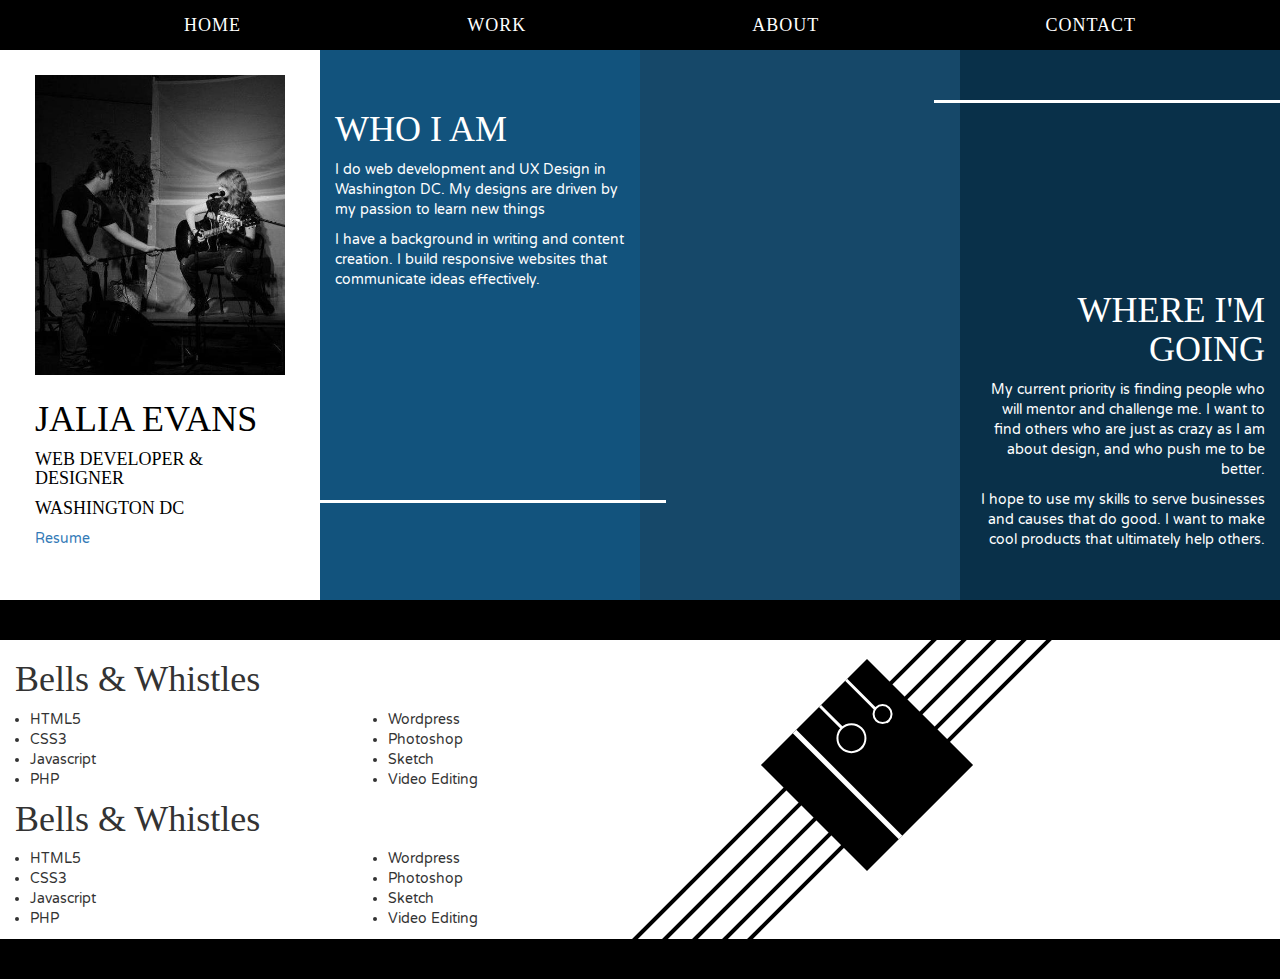
==== about.html @ 9c1a4a76 "created files for about contact and project display. working on the illustrations and structure of t" ====
<!doctype html>
<html lang="en">
  <head>
  	    <meta charset="utf-8">
    <meta http-equiv="X-UA-Compatible" content="IE=edge">
    <meta name="viewport" content="width=device-width, initial-scale=1">

    <title>About</title>

    <link href="bootstrap/css/bootstrap.min.css" rel="stylesheet">
    
    <link href="https://maxcdn.bootstrapcdn.com/font-awesome/4.7.0/css/font-awesome.min.css" rel="stylesheet"> <!-- font awesome -->

	<link href="style.css" rel="stylesheet">

<link href="https://fonts.googleapis.com/css?family=Varela+Round" rel="stylesheet">
	
  </head>
 
 
 <body> 
  <nav class="navbar" id="top">
	  <div class="container-fluid">
		  <div class="navbar-header hidden-sm hidden-md hidden-lg">
		  
			  <a class="navbar-brand" href="index.html">Iroh</a>
			  
			  <button type="button" class="navbar-toggle collapsed" data-toggle="collapse" data-target="#top-nav">
			  	<span class="sr-only">Toggle Navigation</span>
			  	<span class="glyphicon glyphicon-plus"></span>
			  </button>
		  
		  </div><!-- end navbar-header -->
		  
		  <div id="top-nav" class="navbar-collapse collapse">
			  <ul>
				  <li><a class="underlineAnim" href="index.html">Home</a></li>
				  <li><a class="underlineAnim" href="work.html">Work</a></li>
				  <li><a class="underlineAnim" href="about.html">About</a></li>
				  <li><a class="underlineAnim" href="contact.html">Contact</a></li>
			  </ul>
		  </div><!-- end of top-nav -->
	  </div><!-- end of container-fluid -->
  </nav><!-- end of navigation -->

<section id="about-top">
	<div class="about-line" id="left"></div>
		<div class="about-line" id="right"></div>
	<div class="row">
		
		<div class="col-sm-4 col-md-3" id="first">
			<div id="wrap"><div id="headshot"></div>
			
			<h1>Jalia Evans</h1>
			<h4>Web Developer & Designer</h4>
			<h4>Washington DC</h4>
			
			<a href="#">Resume</a></div>
		</div>
		
		<div class="col-sm-4 col-md-3" id="second">
			
			
			<h1>Who I Am</h1>
			<p>I do web development and UX Design in Washington DC. My designs are driven by my passion to learn new things</p>
			
			<p>I have a background in writing and content creation. I build responsive websites that communicate ideas effectively.</p>
		</div>
		
		<div class="col-md-3 hidden-sm" id="third"></div>
		
		<div class="col-sm-4 col-md-3" id="fourth">
		
			
			<div id="bottom"><h1>Where I'm Going</h1>
			<p>My current priority is finding people who will mentor and challenge me. I want to find others who are just as crazy as I am about design, and who push me to be better.</p>
			
			<p>I hope to use my skills to serve businesses and causes that do good. I want to make cool products that ultimately help others.</p></div>
		</div>
	</div><!-- row end -->
	
</section><!-- about-top end -->




<section id="about-bells">
	<div class="row">
		<div class="col-sm-7">
			<h1>Bells &amp; Whistles</h1>
			<ul class="col-sm-6">
				<li>HTML5</li>
				<li>CSS3</li>
				<li>Javascript</li>
				<li>PHP</li>
			</ul>
			
			<ul class="col-sm-6">
				<li>Wordpress</li>
				<li>Photoshop</li>
				<li>Sketch</li>
				<li>Video Editing</li>
			</ul>
			
			<h1>Bells &amp; Whistles</h1>
			<ul class="col-sm-6">
				<li>HTML5</li>
				<li>CSS3</li>
				<li>Javascript</li>
				<li>PHP</li>
			</ul>
			
			<ul class="col-sm-6">
				<li>Wordpress</li>
				<li>Photoshop</li>
				<li>Sketch</li>
				<li>Video Editing</li>
			</ul>
		</div>
		<div class="col-sm-5">
			<div id="bells-illustration">
				<div id="diag-box">
					<div id="box-bisect"></div>
					
					<div class="box-line" id="diag-1">
						<div class="smallCirc"></div>
					</div>
			
					<div class="box-line" id="diag-2">
						<div class="medCirc"></div>
					</div>
				</div><!-- diag-box -->
				
				<div id="diag-lines">
					<div class="diag-ln" id="line1"></div>
					<div class="diag-ln" id="line2"></div>
					<div class="diag-ln" id="line3"></div>
					<div class="diag-ln" id="line4"></div>
					<div class="diag-ln" id="line5"></div>
				</div><!-- diag-lines -->
			</div>
			
		</div>
	</div>	
</section><!-- about-bells end -->

<section id="q&a">
	
</section><!-- q&a end -->


<!--
<footer>
	<h3><a href="index.html">Iroh Design</a> &copy; 2018</h3>
</footer>
-->
<script src="https://ajax.googleapis.com/ajax/libs/jquery/3.3.1/jquery.min.js"></script>
    <!-- Include all compiled plugins (below), or include individual files as needed -->
    <script src="bootstrap/js/bootstrap.min.js"></script>
    
 
    <!-- IE10 viewport hack for Surface/desktop Windows 8 bug -->

<script src="https://ajax.googleapis.com/ajax/libs/jquery/3.3.1/jquery.min.js"></script>
<script src="main.js"></script>
</body>
</html>
---- style.css ----
/* COLORS 
BLUE SAPPHIRE : #12537D
DARK IMPERIAL BLUE : #164869
PRUSSIAN BLUE(1) : #0C3C5A
PRUSSIAN BLUE(2) : #093049
HARVARD CRIMSON : #D0021B
*/

/* GLOBAL */
html, body {
	height: 100%;
}

a:hover {
	cursor: pointer;
	text-decoration: none;
}

.row {
	width: 100%;
	margin: auto;
}

* { 
	font-family: Varela Round;
}

h1, h2, h3, h4, h5, h6 {
	font-family: Din Alternate;
}

img {
	max-width: 100%;
}

strong {
	color: yellow;
}

/* NAV */

nav span {
	color: white;
	font-size: 20px;
}

.navbar {
	background: black;
	z-index: 3;
	border-radius: 0px;
	margin-bottom: 0px;
}

.navbar a {
	color: white;
	text-shadow: 3px 3px 0px black ;
	font-family: Din Alternate;
	text-transform: uppercase;
	font-size: 18px;
	letter-spacing: 1px;
}

.underlineAnim {
	display: inline-block;
	color: white;
	text-decoration: none;
}

.underlineAnim::after {
	content: '';
	display: block;
	width: 0;
	height: 2px;
	background: white;
	transition: width .3s;
}

.underlineAnim:hover::after {
	width: 100%;
}

#top-nav ul {
	display: flex;
	width: 100%;
	list-style: none;
	position: relative;
	top: 12px;
	justify-content: space-around;
}

#top-nav ul li {
	border-bottom: solid 1px transparent;
	padding: 0px 5px;
}

/* PROJECT GLOBAL */

.proj-header-img {
	height: 80%;
	background: black;
	display: table;
	width: 100%;
}

.logo {
	display: table-cell;
	vertical-align: middle;
}

#links {
	background: black;
}

.links-block {
	padding: 10px;
	max-width: 900px;
}

.link-box a {
	background: black;
	color: white;
	display: flex;
	justify-content: space-around;
	font-family: Varela Round;
	letter-spacing: 1px;
	font-size: 14px;
	transition: 1s ease;
}

.link-box a:hover {
	background: #666;
	transition: 1s ease;
}

.drop-content {
	padding: 5px 0px;
	display: none;
	background: white;
	border-bottom: solid 1px black;
}

.drop-content ul {
	text-align: center;
	list-style: none;
	padding: 15px 5% 0px 5%;
	display: flex;
	max-width: 900px;
	margin: auto;
	justify-content: space-around;
}

.drop-content ul li {
	padding: 10px;
	display: inline-block;
	font-family: Varela Round;
	text-transform: uppercase;
}

.drop-content a {
	color: #333;
}

.drop-content a:hover {
	border-bottom: solid 3px #931c1c;
	color: #931c1c;
}

#cont-chall {
	margin-top: -10px;
	text-align: center;
}

#cont-chall .container,
#design .container,
#dev .container,
#results .container {
	max-width: 850px;
	font-size: 16px;
	letter-spacing: 0.5px;
}

#context {
	margin-bottom: 60px;
	padding: 60px 0px;
	margin-bottom: 0px;
}

#context strong {
	color: #D0021B;
}

#challenge {
	background: #222;
	color: white;
	padding: 60px 0px;
	margin-bottom: 0px;
}

#challenge a {
	color: yellow;
	text-decoration: underline;
}

.topic {
	margin: 50px auto;
}

#design h1,
#dev h1,
#results h1 {
	margin-top: 80px;
	margin-bottom: -40px;
	text-align: center;
}

#design .container,
#dev .container,
#results .container{
	padding: 50px 20px;
}

#design p,
#dev p {
	margin: 25px auto;
}

#design .container,
#dev .container,
#results .container,
#branding {
	margin: auto;
	font-size: 16px;
}

.head-box {
	background: black;
	color: white;
	display: inline-block;
	padding: 5px 10px;
	font-family: Din Alternate;
	text-transform: uppercase;
	letter-spacing: 1.5px;
	font-size: 40px;
}

.head-line {
	background: black;
	position: relative;
	top: 13px;
	height: 3px;
	z-index: -1;
}

#cont-chall h1 {
	font-family: Din Alternate;
	text-transform: uppercase;
	font-size: 40px;
	margin-bottom: 0px;
	letter-spacing: 1.5px;
}

#challenge h3 {
	font-family: Varela Round;
	font-size: 26px;
	margin: 35px auto;
}

#cont-chall p {
	margin: 30px auto;
}

#challenge strong {
	color: yellow;
}

#roadblock {
	background: #12537D;
	color: white;
	padding: 10px auto;
}

#roadblock h2 {
	text-transform: uppercase;
	letter-spacing: 4px;
	margin-bottom: 50px;
	font-size: 45px;
	text-align: center;
	text-shadow: 5px 3px 0px #6282a1;
}

#roadblock h3 {
	font-family: Varela Round;
	font-size: 14px;
	letter-spacing: 1px;
	color: #ccc;
	margin-bottom: 40px;
}

#roadblock .container {
	line-height: 25px;
	max-width: 750px;
	text-align: center;
}

#roadblock img {
	margin: 30px auto 0px;
}

#roadblock p {
	margin: 20px auto;
}

#buttonBox {
	padding: 20px 0px;
	display: flex;
	width: 100%;
	justify-content: space-around;	
}

#results .container {
	margin-top: 30px;
}

#results p {
	font-size: 16px;
	line-height: 25px;
}

#results .scroll {
	display: block;
	color: #999;
	text-align: center;
	margin-top: 45px;
}

.liveButton {
	padding: 10px 100px;
	background: black;
	border: double 3px white;
	border-radius: 10px;
	color: white;
}

.liveButton:hover {
	background: #D0021B;
}

.liveButton:active {
	background: #890918;
	position: relative;
	top: 2px;
}

#seeMore {
	background: black;
	width: 100%;
	height: 80px;
}

#seeMore .container {
	display: flex;
	justify-content: space-around;	
}

#seeMore .container a {
	color: white;
	border: solid 1px white;
	padding: 10px 40px;
	text-transform: uppercase;
	font-family: Din Alternate;
	font-size: 25px;
	margin-top: 25px;
}

#seeMore .container a:hover {
	background: white;
	color: black;
}

/* FOOTER STYLES */

footer {
	background: black;
	text-align: center;
	color: white;
	padding: 2.5px;
	font-family: Din Alternate;
}

footer h3 a {
	color: white;
	font-family: Din Alternate;
	text-transform: uppercase;
	font-size: 20px;
}

/* Sketch Sections */

#sketchCarousel {
	background: #12537D;
	height: 800px;
	width: 100%;
}

#sketchCarousel h3 {
	color: white;
	margin: 0px;
	text-align: center;
	padding-top: 50px;
	margin-bottom: -50px;
	font-family: Varela Round;
	font-size: 32px;
	letter-spacing: 1px;
}

.carousel-control {
	background: none !important;
	color: white;
	opacity: 1;
}

.carousel-control:hover {
	color: yellow;
}

.carousel-indicators li {
	margin: auto 25px !important;
	padding: 8px;
}

.carousel-indicators .active {
	background: white !important;
	opacity: 1 !important;
	border-color: white !important;
	filter: none;
}

.item {
	padding: 100px 0px;
}

#sketchCarousel img {
	width: 300px;
}

.sketch-box {
	display: block;
	margin: auto;
	text-align: center;
}

.phone-back {
	padding: 12px;
	background: white;
	display: inline-block;
	border-radius: 10px;
}

.sketchComment {
	width: 250px;
	color: white;
	position: relative;
}

.sketchComment h4 {
	font-family: Varela Round;
	font-size: 25px;
	color: yellow;
	width: 250px;
}

#sketchContainer {
	max-width: 1100px;
	margin: auto;
}

.sketchLine {
	border: dashed 1.5px white;
	display: inline-block;
	position: relative;
	width: 18%;
	z-index: 2;
}
 
/* RPC CUSTOM STYLES */
#rpc-head {
	background: url('img/waves.jpeg');
	background-size: cover;
	background-attachment: fixed;
}

#rpc-logo-back {
	background: black;
	border-radius: 100%;
	border: double 8px white;
	width: 40%;
	min-width: 280px;
	max-width: 320px;
	padding: 9px;
	display: block;
	margin: auto;
}

#rpc-logo-back img {
	margin: auto;
	border-radius: 100%;
}

#branding {
	background: black;
	color: white;;
}

#branding .container {
	max-width: 1150px; 
	margin: auto;
	padding: 10px;
}

#branding .col-md-6 {
	display: table;
	height: 500px;
}

#branding img {
	margin: auto;
	display: table-cell;
	position: relative;
	top: 40px;
}

.branding-text {
	vertical-align: middle;
	display: table-cell;
	text-align: left;
}

#rpc-contrast {
	position: relative;
	top: -360px;
}

#contrastLine {
	top: -328px;
	left: 24%;
}

#rpc-collapsed {
	position: relative;
	top: -700px;
	left: 78%;
	text-align: right;
}

#collapsedLine {
	top: -673px;
	left: 63%;
}

#rpc-solidBack {
	top: -480px;
	left: 78%;
	text-align: right;
}

#solidLine {
	top: -450px;
	left: 61%;
}

#clearLine {
	top: -500px;
	left: 24%;
}

#rpc-clear {
	top: -530px;
}

#tabLine {
	top: -615px;
	left: 63%;
}

#rpc-tab {
	top: -645px;
	left: 80%;
	text-align: right;
}

#handwriteLine {
	top: -520px;
	left: 24%;
}

#rpc-handwrite {
	top: -550px;
}

#addressLine{
	top: -400px;
	left: 22%;
}

#rpc-address{
	top: -432px;
}

#socLine{
	top: -462px;
	left: 61%;
}

#rpc-soc{
	left: 80%;
	top: -492px;
}

#mapLine{
	top: -480px;
	left: 22%;
}

#rpc-map{
	top: -510px;
}

/* ABOUT PAGE */

#about-top, #about-bells {
	border-bottom: solid 40px black;
}

#headshot {
	background: url('img/retro-jalia.jpg');
	background-size: cover;
	height: 300px;
	margin: 25px auto;
	max-width: 250px;
}

#wrap {
	max-width: 250px;
	margin: auto;
}

#about-top .row .col-md-3 {
	height: 550px;
	color: white;
}

#about-top h1, h2, h3, h4, h5, h6 {
	text-transform: uppercase;
	font-family: Din Alternate;
}

#first {
	background: white;
	color: black !important;
}

#second {
	background: #12537D;
	padding-top: 40px;
}

#third {
	background: #164869;
}

#fourth {
	background: #093049;
	text-align: right;
	display: table;
}

#fourth #bottom {
	display: table-cell;
	vertical-align: bottom;
	padding-bottom: 40px;
}

.about-line {
	height: 3px;
	position: absolute;
	background: white;
	width: 27%;
	z-index: 3;
}

#about-top #left {
	top: 500px;
	left: 25%;
}

#about-top #right {
	right: 0px;
	top: 100px;
}


/* bells illustration */

#diag-box {
	height: 150px;
	width: 150px;
	position: relative;
	top: 50px;
	left: 30px;
	transform: rotate(45deg);
	background: black;
}

#box-bisect {
	height: 5px;
	background: white;
	position: relative;
	top: 100px;
}

.box-line {
	height: 3px;
	width: 60px;
	background: white;
	position: relative;
}

.smallCirc {
	height: 30px;
	width: 30px;
	border-radius: 100%;
	border: solid 2px white;
	position: absolute;
	right: 0px;
	top: -13px;
	background: black;
}

.medCirc {
	height: 20px;
	width: 20px;
	border-radius: 100%;
	border: solid 2px white;
	position: absolute;
	right: 0px;
	background: black;
	top: -10px;
}

#diag-1 {
	top: 60px;
}

#diag-2 {
	top: 20px;
}

.diag-ln {
	height: 4px;
	width: 520px;
	transform-origin: left;
	background: black;
	transform: rotate(-45deg);
	position: absolute;
	top: 300px;
	left: 0px;
	z-index: -2;
}

#line1 {
	left: -115px;
}

#line2 {
	left: -85px;
}

#line3 {
	left: -55px;
}

#line4 {
	left: -25px;
}

#line5 {
	left: 0px;
}

/* MEDIA QUERIES */
@media only screen and (max-width: 1024px) {


#rpc-contrast,
#rpc-collapsed,
#rpc-solidBack, 
#rpc-clear,
#rpc-handwrite,
#rpc-address,
#rpc-soc,
#rpc-map,
#rpc-tab {
	position: relative;
	top: 0px;
	left: 0px;
	width: 55%;
	min-width: 200px;
	text-align: left;
	margin: 50px auto 0px;
}

.sketchComment h4 {
	font-size: 20px;
	margin-bottom: -10px;
}

#sketchCarousel {
	height: auto;
}

#sketchCarousel img {
	width: 100%;
}

.phone-back {
	width: 35%;
	min-width: 250px;
}

#branding {
	padding: 10px 10px 40px;
}

#branding .col-md-6 {
	display: table;
	height: 300px;
}

#branding img {
	border: solid 3px white;
	border-radius: 100%;
	display: block;
	max-width: 350px;
	margin-bottom: 20px;
}

.logo {
	width: 65%;
}

#design .container,
#dev .container,
#results .container,
#branding,
#cont-chall .container ,
#results .container p {
	margin: auto;
	font-size: 16px;
	line-height: 27px;
}

#results .container p {
	margin-top: 35px;
}

#cont-chall h3 {
	font-size: 24px;
}

.drop-content ul {
	flex-direction: column;
}

#seeMore .container {
	flex-direction: column;
	text-align: center;
}

#seeMore {
	height: auto;
}

}




@media only screen and (max-width: 767px) {
.navbar {
	font-size: 30px;
}

.navbar button:hover {
	transition: 2s ease;
}

.navbar button:active {
	transform: rotate(360deg);
	transition: 2s ease;
}

.navbar-brand {
	text-decoration: underline;
	font-size: 40px !important;
	position: relative;
	top: 13px;
}

#top-nav {
	background: black;
	position: absolute;
	right: 0px;
}
	
#top-nav ul {
	flex-direction: column;
	padding: none;
	margin: none;
	text-align: right;
	padding-right: 20px;
	padding-bottom: 20px;
}


.proj-header-img {
	height: 95%;
}

#branding img {
	max-width: 260px;
	margin-bottom: 80px;
}
	
}
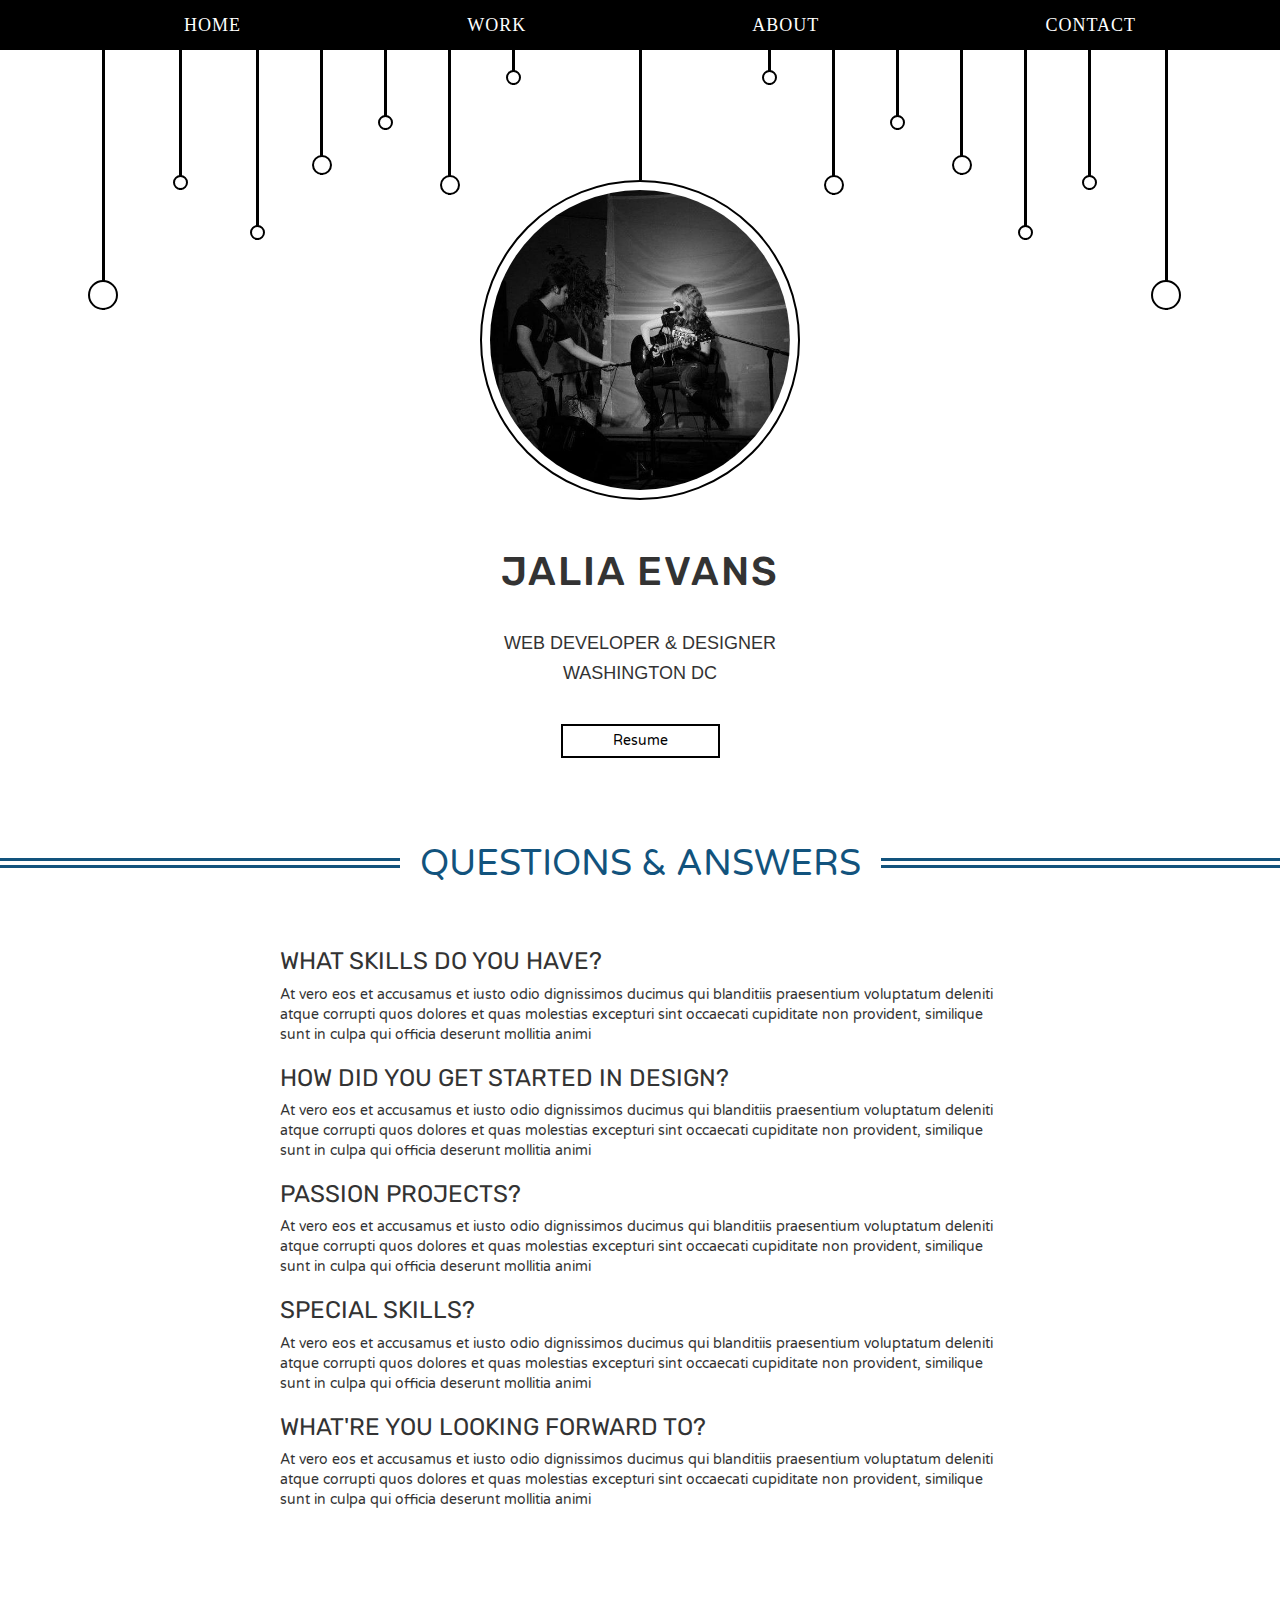
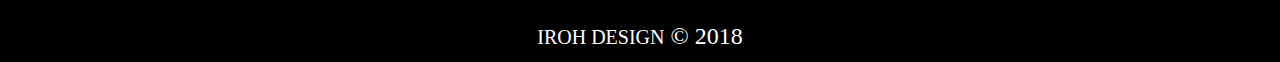
==== commit a1dcc261: "worked on about page and structure. fixed issue in the javascript that was preventing the case study" ====
--- a/about.html
+++ b/about.html
@@ -14,6 +14,8 @@
 	<link href="style.css" rel="stylesheet">
 
 <link href="https://fonts.googleapis.com/css?family=Varela+Round" rel="stylesheet">
+
+<link href="https://fonts.googleapis.com/css?family=Rubik" rel="stylesheet">
 	
   </head>
  
@@ -43,117 +45,101 @@
 	  </div><!-- end of container-fluid -->
   </nav><!-- end of navigation -->
 
-<section id="about-top">
-	<div class="about-line" id="left"></div>
-		<div class="about-line" id="right"></div>
-	<div class="row">
+<section id="about-photo">
+	<div id="vertical-line"></div><!-- vertical-line -->
 		
-		<div class="col-sm-4 col-md-3" id="first">
-			<div id="wrap"><div id="headshot"></div>
+		<div id="outer-circ">
+			<div id="photo-circ"></div><!-- photo-circ end -->
+		</div><!-- outer-circ end -->
+		
+		<div id="drop-circles">
+			<div id="left">
+				<div id="drop-line-1" class="drop-line">
+					<div class="drop-lg"></div>
+				</div>
+				<div id="drop-line-2" class="drop-line">
+					<div class="drop-sm"></div>
+				</div>
+				<div id="drop-line-3" class="drop-line">
+					<div class="drop-sm"></div>
+				</div>
+				<div id="drop-line-4" class="drop-line">
+					<div class="drop-md"></div>
+				</div>
+				<div id="drop-line-5" class="drop-line">
+					<div class="drop-sm"></div>
+				</div>
+				<div id="drop-line-left-1" class="drop-line hidden-sm">
+					<div class="drop-md"></div>
+				</div>
+				<div id="drop-line-left" class="drop-line hidden-sm">
+					<div class="drop-sm"></div>
+				</div>
+			</div><!-- left end -->
 			
-			<h1>Jalia Evans</h1>
-			<h4>Web Developer & Designer</h4>
+			<div id="right">
+				<div id="drop-line-right-1" class="drop-line hidden-sm">
+					<div class="drop-md"></div>
+				</div>
+				<div id="drop-line-right" class="drop-line hidden-sm">
+					<div class="drop-sm"></div>
+				</div>
+				<div id="drop-line-6" class="drop-line">
+					<div class="drop-sm"></div>
+				</div>
+				<div id="drop-line-7" class="drop-line">
+					<div class="drop-md"></div>
+				</div>
+				<div id="drop-line-8" class="drop-line">
+					<div class="drop-sm"></div>
+				</div>
+				<div id="drop-line-9" class="drop-line">
+					<div class="drop-sm"></div>
+				</div>
+				<div id="drop-line-0" class="drop-line">
+					<div class="drop-lg"></div>
+				</div>
+			</div><!-- right end -->
+		</div><!-- drop-circles end -->
+		
+			<h2>Jalia Evans</h2>
+			<h4>Web Developer &amp; Designer</h4>
 			<h4>Washington DC</h4>
 			
-			<a href="#">Resume</a></div>
-		</div>
-		
-		<div class="col-sm-4 col-md-3" id="second">
-			
-			
-			<h1>Who I Am</h1>
-			<p>I do web development and UX Design in Washington DC. My designs are driven by my passion to learn new things</p>
-			
-			<p>I have a background in writing and content creation. I build responsive websites that communicate ideas effectively.</p>
-		</div>
-		
-		<div class="col-md-3 hidden-sm" id="third"></div>
-		
-		<div class="col-sm-4 col-md-3" id="fourth">
-		
-			
-			<div id="bottom"><h1>Where I'm Going</h1>
-			<p>My current priority is finding people who will mentor and challenge me. I want to find others who are just as crazy as I am about design, and who push me to be better.</p>
-			
-			<p>I hope to use my skills to serve businesses and causes that do good. I want to make cool products that ultimately help others.</p></div>
-		</div>
-	</div><!-- row end -->
+			<a href="#">Resume</a>
+
 	
-</section><!-- about-top end -->
+</section><!-- about-photo end -->
 
 
-
-
-<section id="about-bells">
-	<div class="row">
-		<div class="col-sm-7">
-			<h1>Bells &amp; Whistles</h1>
-			<ul class="col-sm-6">
-				<li>HTML5</li>
-				<li>CSS3</li>
-				<li>Javascript</li>
-				<li>PHP</li>
-			</ul>
-			
-			<ul class="col-sm-6">
-				<li>Wordpress</li>
-				<li>Photoshop</li>
-				<li>Sketch</li>
-				<li>Video Editing</li>
-			</ul>
-			
-			<h1>Bells &amp; Whistles</h1>
-			<ul class="col-sm-6">
-				<li>HTML5</li>
-				<li>CSS3</li>
-				<li>Javascript</li>
-				<li>PHP</li>
-			</ul>
-			
-			<ul class="col-sm-6">
-				<li>Wordpress</li>
-				<li>Photoshop</li>
-				<li>Sketch</li>
-				<li>Video Editing</li>
-			</ul>
-		</div>
-		<div class="col-sm-5">
-			<div id="bells-illustration">
-				<div id="diag-box">
-					<div id="box-bisect"></div>
-					
-					<div class="box-line" id="diag-1">
-						<div class="smallCirc"></div>
-					</div>
-			
-					<div class="box-line" id="diag-2">
-						<div class="medCirc"></div>
-					</div>
-				</div><!-- diag-box -->
-				
-				<div id="diag-lines">
-					<div class="diag-ln" id="line1"></div>
-					<div class="diag-ln" id="line2"></div>
-					<div class="diag-ln" id="line3"></div>
-					<div class="diag-ln" id="line4"></div>
-					<div class="diag-ln" id="line5"></div>
-				</div><!-- diag-lines -->
-			</div>
-			
-		</div>
-	</div>	
-</section><!-- about-bells end -->
-
-<section id="q&a">
+<section id="q-and-a">
+	<h1><div id="headerbox">Questions &amp; Answers</div></h1>
+	
+	<div id="questions-answers">
+		<h3>What skills do you have?</h3>
+	<p>At vero eos et accusamus et iusto odio dignissimos ducimus qui blanditiis praesentium voluptatum deleniti atque corrupti quos dolores et quas molestias excepturi sint occaecati cupiditate non provident, similique sunt in culpa qui officia deserunt mollitia animi</p>
+	
+	<h3>How did you get started in design?</h3>
+	<p>At vero eos et accusamus et iusto odio dignissimos ducimus qui blanditiis praesentium voluptatum deleniti atque corrupti quos dolores et quas molestias excepturi sint occaecati cupiditate non provident, similique sunt in culpa qui officia deserunt mollitia animi</p>
+	
+	<h3>Passion Projects?</h3>
+	<p>At vero eos et accusamus et iusto odio dignissimos ducimus qui blanditiis praesentium voluptatum deleniti atque corrupti quos dolores et quas molestias excepturi sint occaecati cupiditate non provident, similique sunt in culpa qui officia deserunt mollitia animi</p>
+	
+	<h3>Special Skills?</h3>
+	<p>At vero eos et accusamus et iusto odio dignissimos ducimus qui blanditiis praesentium voluptatum deleniti atque corrupti quos dolores et quas molestias excepturi sint occaecati cupiditate non provident, similique sunt in culpa qui officia deserunt mollitia animi</p>
+	
+	<h3>What're You Looking Forward To?</h3>
+	<p>At vero eos et accusamus et iusto odio dignissimos ducimus qui blanditiis praesentium voluptatum deleniti atque corrupti quos dolores et quas molestias excepturi sint occaecati cupiditate non provident, similique sunt in culpa qui officia deserunt mollitia animi</p>
+	</div>
 	
 </section><!-- q&a end -->
 
 
-<!--
+
 <footer>
 	<h3><a href="index.html">Iroh Design</a> &copy; 2018</h3>
 </footer>
--->
+
 <script src="https://ajax.googleapis.com/ajax/libs/jquery/3.3.1/jquery.min.js"></script>
     <!-- Include all compiled plugins (below), or include individual files as needed -->
     <script src="bootstrap/js/bootstrap.min.js"></script>
--- a/style.css
+++ b/style.css
@@ -625,166 +625,222 @@
 	top: -510px;
 }
 
-/* ABOUT PAGE */
-
-#about-top, #about-bells {
-	border-bottom: solid 40px black;
-}
-
-#headshot {
+/* ABOUT PAGE-TOP */
+
+#photo-circ {
+	height: 300px;
+	width: 300px;
 	background: url('img/retro-jalia.jpg');
 	background-size: cover;
-	height: 300px;
-	margin: 25px auto;
-	max-width: 250px;
-}
-
-#wrap {
-	max-width: 250px;
-	margin: auto;
-}
-
-#about-top .row .col-md-3 {
-	height: 550px;
-	color: white;
-}
-
-#about-top h1, h2, h3, h4, h5, h6 {
-	text-transform: uppercase;
-	font-family: Din Alternate;
-}
-
-#first {
-	background: white;
-	color: black !important;
-}
-
-#second {
-	background: #12537D;
-	padding-top: 40px;
-}
-
-#third {
-	background: #164869;
-}
-
-#fourth {
-	background: #093049;
-	text-align: right;
-	display: table;
-}
-
-#fourth #bottom {
-	display: table-cell;
-	vertical-align: bottom;
-	padding-bottom: 40px;
-}
-
-.about-line {
-	height: 3px;
+	border-radius: 100%;
+}
+
+#outer-circ {
+	padding: 8px;
+	border: solid 2px black;
+	display: block;
+	width: 320px;
+	border-radius: 100%;
+	margin: auto;
+}
+
+#vertical-line {
+	width: 3px;
+	height: 130px;
+	background: black;
+	position: relative;
+	display: block;
+	margin: auto;
+}
+
+#drop-circles {
 	position: absolute;
-	background: white;
-	width: 27%;
-	z-index: 3;
-}
-
-#about-top #left {
-	top: 500px;
-	left: 25%;
-}
-
-#about-top #right {
-	right: 0px;
-	top: 100px;
-}
-
-
-/* bells illustration */
-
-#diag-box {
-	height: 150px;
-	width: 150px;
-	position: relative;
+	width: 100%;
+	height: 350px;
 	top: 50px;
-	left: 30px;
-	transform: rotate(45deg);
-	background: black;
-}
-
-#box-bisect {
-	height: 5px;
-	background: white;
-	position: relative;
-	top: 100px;
-}
-
-.box-line {
-	height: 3px;
-	width: 60px;
-	background: white;
-	position: relative;
-}
-
-.smallCirc {
+}
+
+.drop-line {
+	position: absolute;
+	width: 3px;
+	background: black;
+}
+
+#drop-line-1 {
+	height: 260px;
+	left: 8%;
+}
+
+.drop-lg {
 	height: 30px;
 	width: 30px;
+	border: solid 2px black;
+	position: absolute;
+	bottom: 0px;
+	left: -14px;
+	background: white;
 	border-radius: 100%;
-	border: solid 2px white;
+}
+
+#drop-line-2 {
+	height: 140px;
+	left: 14%;
+}
+
+.drop-sm {
+	height: 15px;
+	width: 15px;
+	border: solid 2px black;
 	position: absolute;
-	right: 0px;
-	top: -13px;
-	background: black;
-}
-
-.medCirc {
+	bottom: 0px;
+	left: -6px;
+	border-radius: 100%;
+	background: white;
+}
+
+#drop-line-3 {
+	height: 190px;
+	left: 20%;
+}
+
+#drop-line-4 {
+	height: 125px;
+	left: 25%;
+}
+
+.drop-md {
 	height: 20px;
 	width: 20px;
+	border: solid 2px black;
+	position: absolute;
+	bottom: 0px;
+	background: white;
+	left: -8px;
 	border-radius: 100%;
-	border: solid 2px white;
+}
+
+#drop-line-5 {
+	height: 80px;
+	left: 30%;
+}
+
+
+#drop-line-6 {
+	height: 80px;
+	left: 70%;
+}
+
+
+#drop-line-7 {
+	height: 125px;
+	left: 75%;
+}
+
+#drop-line-8 {
+	height: 190px;
+	left: 80%;
+}
+
+#drop-line-9 {
+	height: 140px;
+	left: 85%;
+}
+
+#drop-line-0 {
+	height: 260px;
+	left: 91%;
+}
+
+#drop-line-left-1, #drop-line-right-1 {
+	height: 145px;
 	position: absolute;
-	right: 0px;
-	background: black;
-	top: -10px;
-}
-
-#diag-1 {
-	top: 60px;
-}
-
-#diag-2 {
-	top: 20px;
-}
-
-.diag-ln {
-	height: 4px;
-	width: 520px;
-	transform-origin: left;
-	background: black;
-	transform: rotate(-45deg);
+}
+
+#drop-line-left-1 {
+	left: 35%;
+}
+
+#drop-line-right-1 {
+	left: 65%;
+}
+
+#drop-line-left, #drop-line-right {
+	height: 35px;
 	position: absolute;
-	top: 300px;
-	left: 0px;
-	z-index: -2;
-}
-
-#line1 {
-	left: -115px;
-}
-
-#line2 {
-	left: -85px;
-}
-
-#line3 {
-	left: -55px;
-}
-
-#line4 {
-	left: -25px;
-}
-
-#line5 {
-	left: 0px;
+}
+
+#drop-line-left {
+	left: 40%;
+}
+
+#drop-line-right {
+	left: 60%;
+}
+
+#about-photo {
+	text-align: center;
+	text-transform: uppercase;
+}
+
+#about-photo h2 {
+	font-family: Rubik;
+	margin: 50px auto 40px;
+	font-size: 40px;
+	letter-spacing: 2px;
+}
+
+#about-photo h4 {
+	font-family: Din Alternate, sans-serif;
+}
+
+#about-photo a {
+	text-transform: capitalize;
+	color: black;
+	margin-top: 30px;
+	border: solid 2px black;
+	display: inline-block;
+	padding: 5px 50px;
+}
+
+#about-photo a:hover {
+	background: black;
+	color: white;
+}
+
+/* Q&A */
+
+#q-and-a {
+	border-top: double 10px #12537D;
+	width: 100%;
+	margin-top: 100px;
+	margin-bottom: 90px;
+}
+
+#q-and-a h1 {
+	text-align: center;
+	color: #12537D;
+	font-family: Rubik;
+	text-transform: uppercase;
+}
+
+#headerbox{
+	background: white;
+	display: inline-block;
+	position: relative;
+	top: -45px;
+	padding: 0px 20px;
+}
+
+#q-and-a h3 {
+	text-transform: uppercase;
+	font-family: Rubik;
+	font-weight: 400;
+}
+
+#questions-answers {
+	max-width: 750px;
+	margin: auto;
+	padding: 0px 15px;
 }
 
 /* MEDIA QUERIES */
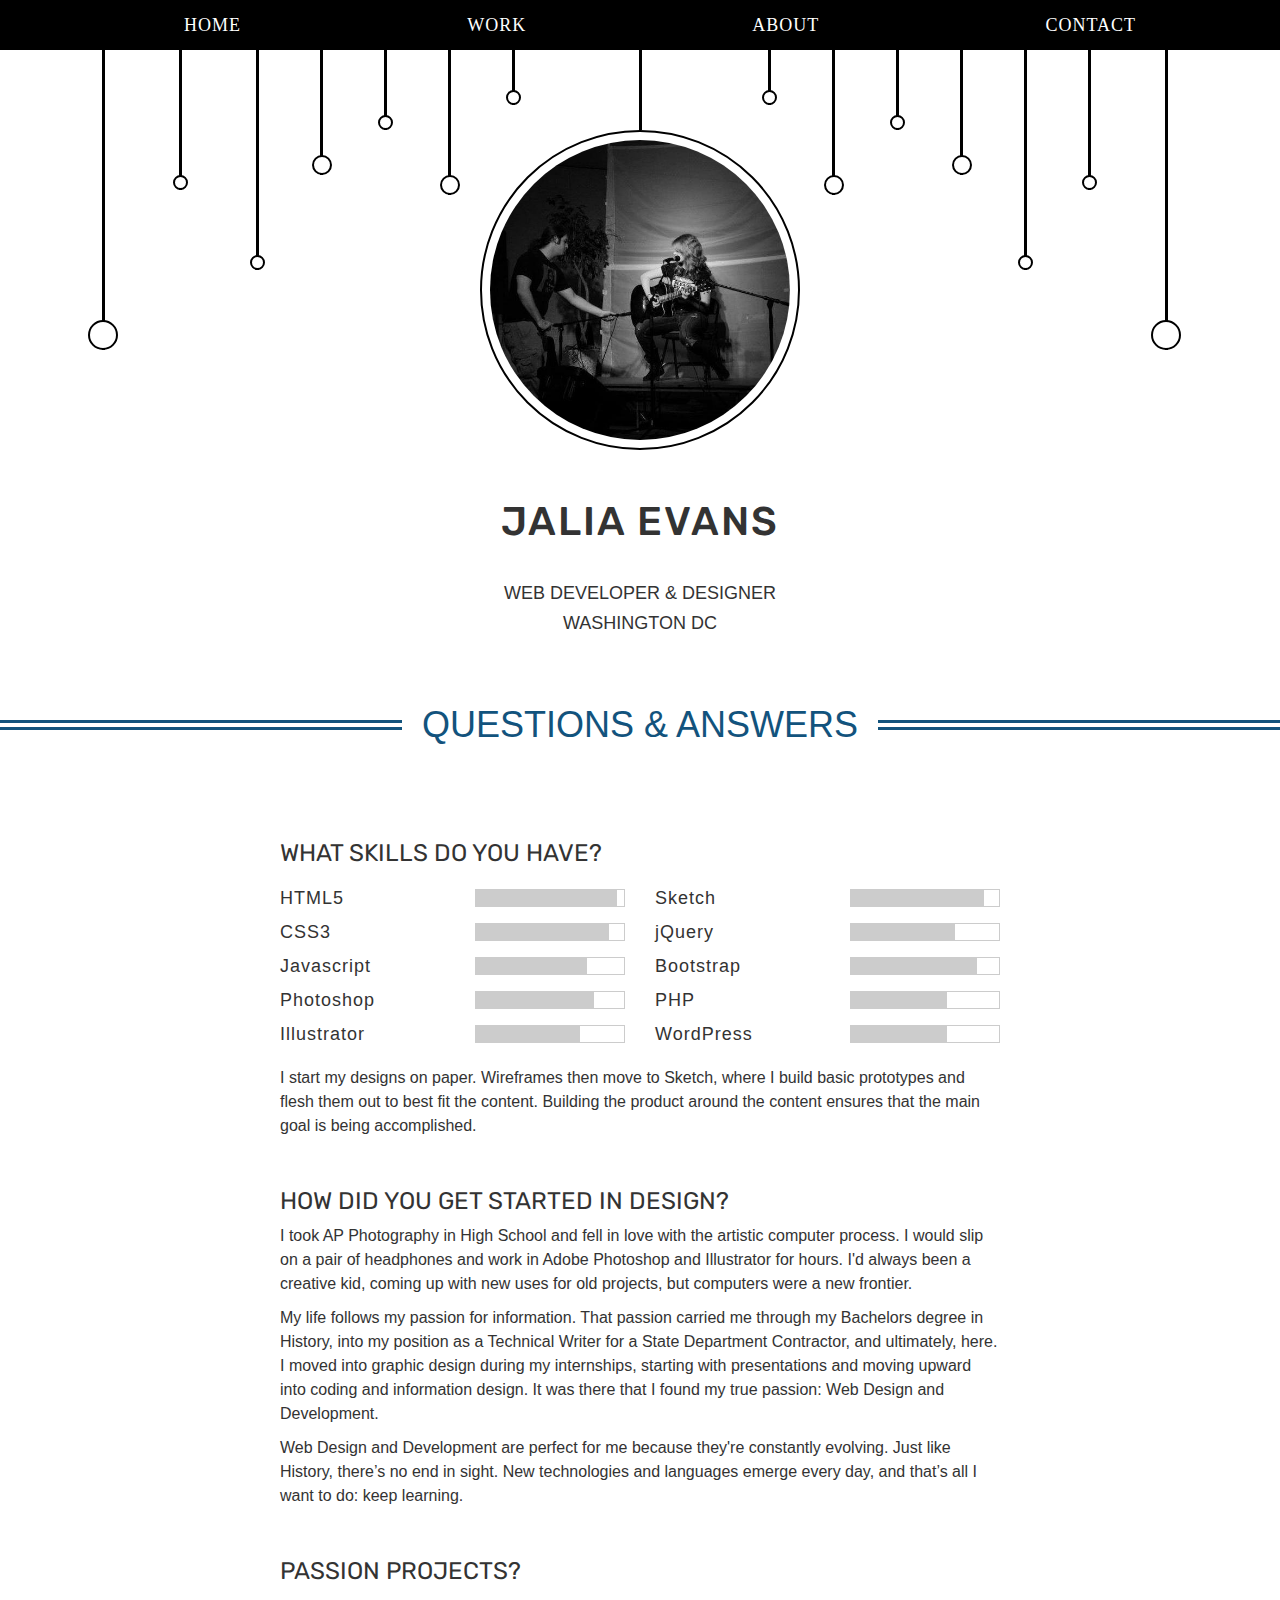
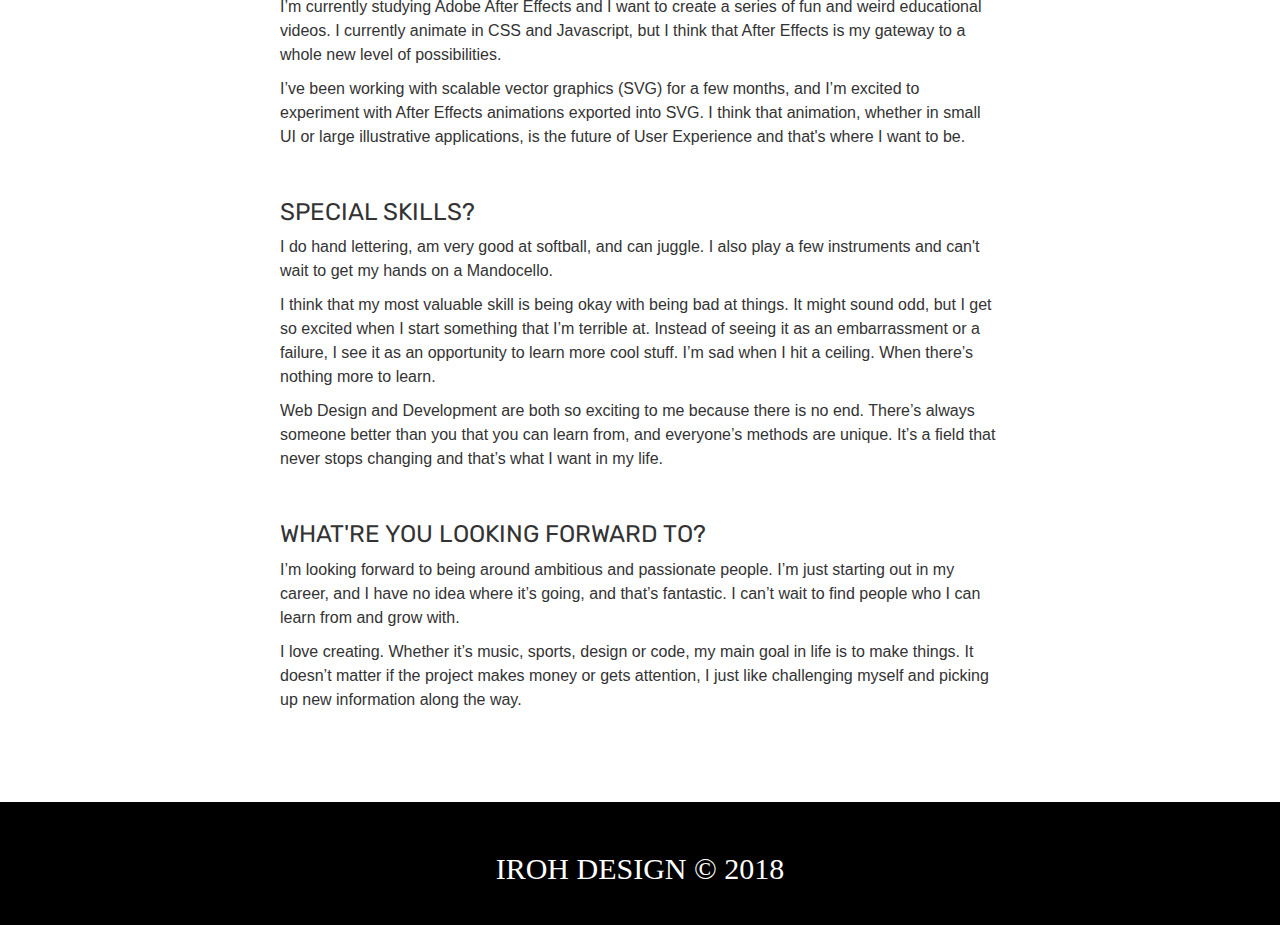
==== commit 11187942: "updating repo after computer repair" ====
--- a/about.html
+++ b/about.html
@@ -46,7 +46,7 @@
   </nav><!-- end of navigation -->
 
 <section id="about-photo">
-	<div id="vertical-line"></div><!-- vertical-line -->
+	<div id="vertical-line" class="preload"></div><!-- vertical-line -->
 		
 		<div id="outer-circ">
 			<div id="photo-circ"></div><!-- photo-circ end -->
@@ -54,49 +54,49 @@
 		
 		<div id="drop-circles">
 			<div id="left">
-				<div id="drop-line-1" class="drop-line">
+				<div id="drop-line-1" class="drop-line preload">
 					<div class="drop-lg"></div>
 				</div>
-				<div id="drop-line-2" class="drop-line">
+				<div id="drop-line-2" class="drop-line preload">
 					<div class="drop-sm"></div>
 				</div>
-				<div id="drop-line-3" class="drop-line">
+				<div id="drop-line-3" class="drop-line preload">
 					<div class="drop-sm"></div>
 				</div>
-				<div id="drop-line-4" class="drop-line">
+				<div id="drop-line-4" class="drop-line preload">
 					<div class="drop-md"></div>
 				</div>
-				<div id="drop-line-5" class="drop-line">
+				<div id="drop-line-5" class="drop-line preload">
 					<div class="drop-sm"></div>
 				</div>
-				<div id="drop-line-left-1" class="drop-line hidden-sm">
+				<div id="drop-line-left-1" class="drop-line hidden-sm preload">
 					<div class="drop-md"></div>
 				</div>
-				<div id="drop-line-left" class="drop-line hidden-sm">
+				<div id="drop-line-left" class="drop-line hidden-sm preload">
 					<div class="drop-sm"></div>
 				</div>
 			</div><!-- left end -->
 			
-			<div id="right">
-				<div id="drop-line-right-1" class="drop-line hidden-sm">
+			<div id="right" class="preload">
+				<div id="drop-line-right-1" class="drop-line hidden-sm preload">
 					<div class="drop-md"></div>
 				</div>
-				<div id="drop-line-right" class="drop-line hidden-sm">
+				<div id="drop-line-right" class="drop-line hidden-sm preload">
 					<div class="drop-sm"></div>
 				</div>
-				<div id="drop-line-6" class="drop-line">
+				<div id="drop-line-6" class="drop-line preload">
 					<div class="drop-sm"></div>
 				</div>
-				<div id="drop-line-7" class="drop-line">
+				<div id="drop-line-7" class="drop-line preload">
 					<div class="drop-md"></div>
 				</div>
-				<div id="drop-line-8" class="drop-line">
+				<div id="drop-line-8" class="drop-line preload">
 					<div class="drop-sm"></div>
 				</div>
-				<div id="drop-line-9" class="drop-line">
+				<div id="drop-line-9" class="drop-line preload">
 					<div class="drop-sm"></div>
 				</div>
-				<div id="drop-line-0" class="drop-line">
+				<div id="drop-line-0" class="drop-line preload">
 					<div class="drop-lg"></div>
 				</div>
 			</div><!-- right end -->
@@ -105,9 +105,6 @@
 			<h2>Jalia Evans</h2>
 			<h4>Web Developer &amp; Designer</h4>
 			<h4>Washington DC</h4>
-			
-			<a href="#">Resume</a>
-
 	
 </section><!-- about-photo end -->
 
@@ -116,20 +113,66 @@
 	<h1><div id="headerbox">Questions &amp; Answers</div></h1>
 	
 	<div id="questions-answers">
-		<h3>What skills do you have?</h3>
-	<p>At vero eos et accusamus et iusto odio dignissimos ducimus qui blanditiis praesentium voluptatum deleniti atque corrupti quos dolores et quas molestias excepturi sint occaecati cupiditate non provident, similique sunt in culpa qui officia deserunt mollitia animi</p>
+		
+		<div class="question">
+			<h3>What skills do you have?</h3>
+			
+			<div class="row">
+				<ul class="col-sm-6" id="left-skill">
+					<li>HTML5 <div class="skill-box"><div class="skill-bar preload" id="html"></div></div></li>
+					<li>CSS3 <div class="skill-box"><div class="skill-bar preload" id="css"></div></div></li>
+					<li>Javascript <div class="skill-box"><div class="skill-bar preload" id="js"></div></div></li>
+					<li>Photoshop <div class="skill-box"><div class="skill-bar preload" id="ps"></div></div></li>
+					<li>Illustrator <div class="skill-box"><div class="skill-bar preload" id="illu"></div></div></li>
+				</ul>
+				
+				<ul class="col-sm-6" id="right-skill">
+					<li>Sketch <div class="skill-box"><div class="skill-bar preload" id="ske"></div></div></li>
+					<li>jQuery <div class="skill-box"><div class="skill-bar preload" id="jqu"></div></div></li>
+					<li>Bootstrap <div class="skill-box"><div class="skill-bar preload" id="boot"></div></div></li>
+					<li>PHP <div class="skill-box"><div class="skill-bar preload" id="php"></div></div></li>
+					<li>WordPress <div class="skill-box"><div class="skill-bar preload" id="wp"></div></div></li>
+				</ul>
+			</div><!-- row end -->
+			
+			<p>I start my designs on paper. Wireframes then move to Sketch, where I build basic prototypes and flesh them out to best fit the content. Building the product around the content ensures that the main goal is being accomplished.</p>
+			
+		</div><!-- question end -->
+
+	<div class="question">
+		<h3>How did you get started in design?</h3>
+	<p>I took AP Photography in High School and fell in love with the artistic computer process. I would slip on a pair of headphones and work in Adobe Photoshop and Illustrator for hours. I'd always been a creative kid, coming up with new uses for old projects, but computers were a new frontier.</p>
+
+<p>My life follows my passion for information. That passion carried me through my Bachelors degree in History, into my position as a Technical Writer for a State Department Contractor, and ultimately, here. I moved into graphic design during my internships, starting with presentations and moving upward into coding and information design. It was there that I found my true passion: Web Design and Development.</p>
+
+<p>Web Design and Development are perfect for me because they're constantly evolving. Just like History, there’s no end in sight. New technologies and languages emerge every day, and that’s all I want to do: keep learning.
+</p>
+</div><!-- question end -->
 	
-	<h3>How did you get started in design?</h3>
-	<p>At vero eos et accusamus et iusto odio dignissimos ducimus qui blanditiis praesentium voluptatum deleniti atque corrupti quos dolores et quas molestias excepturi sint occaecati cupiditate non provident, similique sunt in culpa qui officia deserunt mollitia animi</p>
+	<div class="question">
+	<h3>Passion Projects?</h3>
+	<p>I’m currently studying Adobe After Effects and I want to create a series of fun and weird educational videos. I currently animate in CSS and Javascript, but I think that After Effects is my gateway to a whole new level of possibilities.</p>
+
+<p>I’ve been working with scalable vector graphics (SVG) for a few months, and I’m excited to experiment with After Effects animations exported into SVG. I think that animation, whether in small UI or large illustrative applications, is the future of User Experience and that's where I want to be.
+</p>
+	</div><!-- question end -->
 	
-	<h3>Passion Projects?</h3>
-	<p>At vero eos et accusamus et iusto odio dignissimos ducimus qui blanditiis praesentium voluptatum deleniti atque corrupti quos dolores et quas molestias excepturi sint occaecati cupiditate non provident, similique sunt in culpa qui officia deserunt mollitia animi</p>
+	<div class="question">
+	<h3>Special Skills?</h3>
+	<p>I do hand lettering, am very good at softball, and can juggle. I also play a few instruments and can't wait to get my hands on a Mandocello.</p>
+
+<p>I think that my most valuable skill is being okay with being bad at things. It might sound odd, but I get so excited when I start something that I’m terrible at. Instead of seeing it as an embarrassment or a failure, I see it as an opportunity to learn more cool stuff. I’m sad when I hit a ceiling. When there’s nothing more to learn.</p>
+
+<p>Web Design and Development are both so exciting to me because there is no end. There’s always someone better than you that you can learn from, and everyone’s methods are unique. It’s a field that never stops changing and that’s what I want in my life.  
+</p>
+	</div><!-- question end -->
 	
-	<h3>Special Skills?</h3>
-	<p>At vero eos et accusamus et iusto odio dignissimos ducimus qui blanditiis praesentium voluptatum deleniti atque corrupti quos dolores et quas molestias excepturi sint occaecati cupiditate non provident, similique sunt in culpa qui officia deserunt mollitia animi</p>
-	
+	<div class="question">
 	<h3>What're You Looking Forward To?</h3>
-	<p>At vero eos et accusamus et iusto odio dignissimos ducimus qui blanditiis praesentium voluptatum deleniti atque corrupti quos dolores et quas molestias excepturi sint occaecati cupiditate non provident, similique sunt in culpa qui officia deserunt mollitia animi</p>
+	<p>I’m looking forward to being around ambitious and passionate people. I’m just starting out in my career, and I have no idea where it’s going, and that’s fantastic. I can’t wait to find people who I can learn from and grow with.</p>
+
+<p>I love creating. Whether it’s music, sports, design or code, my main goal in life is to make things. It doesn’t matter if the project makes money or gets attention, I just like challenging myself and picking up new information along the way.</p>
+	</div><!-- question end -->
 	</div>
 	
 </section><!-- q&a end -->
--- a/style.css
+++ b/style.css
@@ -22,11 +22,12 @@
 }
 
 * { 
-	font-family: Varela Round;
+	font-family: lato, helvetica, sans-serif;
 }
 
 h1, h2, h3, h4, h5, h6 {
-	font-family: Din Alternate;
+	font-family: Oswald;
+	text-transform: uppercase;
 }
 
 img {
@@ -37,7 +38,7 @@
 	color: yellow;
 }
 
-/* NAV */
+/*************************** Navigation ***************************/
 
 nav span {
 	color: white;
@@ -93,7 +94,377 @@
 	padding: 0px 5px;
 }
 
-/* PROJECT GLOBAL */
+/*************************** See More ***************************/
+
+#seeMore {
+	background: #164869;
+	padding: 40px 0px;
+	text-align: center;
+}
+
+#seeMore a {
+	color: white;
+	padding: 10px 7%;
+	font-size: 45px;
+	text-transform: uppercase;
+	font-family: Din Alternate;
+}
+
+/*************************** Minke CS Specific ************************/
+
+#minke-main-img {
+	background: url('img/desk-turn.jpeg');
+	background-size: cover;
+	color: white;
+	background-attachment: fixed;
+}
+
+#minke-main-img h1 {
+	font-size: 100px;
+	text-shadow: 3px 5px rgba(0,0,0,0.6);
+	letter-spacing: 5px;
+}
+
+#minke-main-img h3 {
+	text-shadow: 2px 2px rgba(0,0,0,0.6);
+	font-size: 30px;
+}
+
+#prereq {
+	text-align: center;
+	margin-top: 35px;
+	position: relative;
+}
+
+#prereq h2 {
+	background: white;
+	width: 40px;
+	margin: 15px auto;
+}
+
+#prereq #line {
+	border: solid 0.5px black;
+	position: absolute;
+	width: 100%;
+	top: 68px;
+}
+
+#issue {
+	background: #12537D;
+	padding: 50px 8%;
+}
+
+#issue h2 {
+	text-align: center;
+	color: white;
+	margin-bottom: 30px;
+	text-shadow: 2px 2px 4px #4A90E2;
+	font-size: 50px;
+	letter-spacing: 3px;
+}
+
+#issue p {
+	max-width: 800px;
+	margin: 15px auto;
+	font-size: 16px;
+	line-height: 25px;
+	color: white;
+}
+
+#outcome {
+	padding-bottom: 40px;
+}
+
+#outcome a.scroll {
+	display: block;
+	text-align: center;
+	margin-top: 30px;
+	color: #666;
+	transition: 0.5s ease;
+}
+
+#outcome a.scroll:hover {
+	color: red;
+	transition: 0.5s ease;
+}
+
+#outcome .col-sm-6 {
+	height: 220px;
+}
+
+#top-row {
+	border-bottom: solid 8px white;
+	margin-top: 30px;
+}
+
+#bottom-row {
+	border-top: solid 8px white;
+}
+
+#outcome .col-sm-6:nth-child(1) {
+	border-right: solid 8px white;
+}
+
+#outcome .col-sm-6:nth-child(2) {
+	border-left: solid 8px white;
+}
+
+#outcome #wire {
+	background: url('img/minke-wire.jpg');
+	background-size: cover;
+}
+
+#outcome #old-home {
+	background: url('img/minke-home-old.png');
+	background-size: cover;
+}
+
+#outcome #new-home {
+	background: url('img/minke-home-page-new.png');
+	background-size: cover;
+}
+
+#outcome #new-about {
+	background: url('img/minke-about-page.png');
+	background-size: cover;
+}
+
+/*************************** Round Pond ***************************/
+
+#rpc-main-img {
+	background: url('img/waves.jpeg');
+	background-size: cover;
+	background-attachment: fixed;
+}
+
+#rpc-main-img h1 {
+	color: white;
+	text-shadow: 2px 2px 2px black;
+	font-size: 60px;
+	letter-spacing: 3px;
+}
+
+#rpc-main-img h3 {
+	color: white;
+	text-shadow: 1px 1px 1px black;
+	font-size: 30px;
+}
+
+#logo {
+	background: black;
+	position: relative;
+	top: -10px;
+	width: 300px;
+	border-radius: 100%;
+	margin: auto;
+	padding: 1%;
+}
+
+#logo img {
+	border-radius: 100%;
+	border: solid 1px white;
+}
+
+#rpc-wire {
+	background: url('img/rpc-wire.jpg');
+	background-size: cover;
+	background-position: center;
+}
+
+#rpc-home {
+	background: url('img/rpc-home.png');
+	background-size: cover;
+	background-position: center;
+}
+
+#rpc-menu {
+	background: url('img/rpc-menu.png');
+	background-size: cover;
+	background-position: center;
+}
+
+#rpc-social {
+	background: url('img/rpc-social.png');
+	background-size: cover;
+	background-position: top center;
+}
+
+/*************************** General Case Study ***************************/
+
+.head-img {
+	height: 650px;
+	width: 90%;
+	max-width: 1300px;
+	background: yellow;
+	margin: 25px auto;
+	display: table;
+}
+
+.head-title {
+	display: table-cell;
+	text-align: center;
+	vertical-align: bottom;
+	padding-bottom: 50px;
+}
+
+.link-container {
+	width: 90%;
+	margin: auto;
+	max-width: 1300px;
+	display: block;
+}
+
+.link-container .col-sm-4 {
+	padding: 5px;
+	background: black;
+	text-align: center;
+}
+
+.link-container .col-sm-4 a {
+	color: white;
+}
+
+/* case-study-body */
+
+#over {
+	margin-top: 50px;
+}
+
+.case-study-body {
+	max-width: 900px;
+	margin: 120px auto;
+	padding: 0px 50px;
+}
+
+.case-study-body strong {
+	color: black;
+}
+
+.case-study-body h1 {
+	text-align: center;
+	margin: 20px auto;
+}
+
+.case-study-body p {
+	font-size: 16px;
+	line-height: 34px;
+}
+
+
+/*************************** About Page ***************************/
+
+.question ul {
+	list-style: none;
+}
+
+.question ul li {
+	padding: 0px;
+	margin: 10px auto;
+	font-size: 18px;
+	letter-spacing: 1px;
+	position: relative;
+}
+
+.question {
+	margin: 50px auto;
+	font-size: 16px;
+	line-height: 24px;
+}
+
+#left-skill li {
+	margin-right: 15px;
+}
+
+#right-skill li {
+	padding-left: 15px;
+}
+
+#q-and-a .row .col-sm-6 {
+	padding: 0px;
+	margin: 0px;
+}
+
+#q-and-a .row {
+	margin: 10px auto;
+}
+
+.skill-box {
+	width: 150px;
+	position: absolute;
+	height: 18px;
+	background: white;
+	border: solid 1px #ccc;
+	top: 3px;
+	right: 0px;
+}
+
+.skill-bar {
+	position: absolute;
+	height: 100%;
+	background: #ccc;
+}
+
+#html {
+	width: 95%;
+	animation: barWidth 1s forwards;
+}
+
+#css {
+	width: 90%;
+	animation: barWidth 1s forwards;
+}
+
+#js {
+	width: 75%;
+	animation: barWidth 1s forwards;
+}
+
+#ps {
+	width: 80%;
+	animation: barWidth 1s forwards;
+}
+
+#illu {
+	width: 70%;
+	animation: barWidth 1s forwards;
+}
+
+#ske {
+	width: 90%;
+	animation: barWidth 1s forwards;
+}
+
+#jqu {
+	width: 70%;
+	animation: barWidth 1s forwards;
+}
+
+#boot {
+	width: 85%;
+	animation: barWidth 1s forwards;
+}
+
+#php {
+	width: 65%;
+	animation: barWidth 1s forwards;
+}
+
+#wp {
+	width: 65%;
+	animation: barWidth 1s forwards;
+}
+
+@keyframes barWidth {
+	0% {
+		width: 0%;
+	}
+	
+	100% {
+		width: inherit;
+	}
+}
+
+/*************************** About Page ***************************/
 
 .proj-header-img {
 	height: 80%;
@@ -121,7 +492,7 @@
 	color: white;
 	display: flex;
 	justify-content: space-around;
-	font-family: Varela Round;
+	font-family: lato, helvetica, sans-serif;
 	letter-spacing: 1px;
 	font-size: 14px;
 	transition: 1s ease;
@@ -136,13 +507,12 @@
 	padding: 5px 0px;
 	display: none;
 	background: white;
-	border-bottom: solid 1px black;
 }
 
 .drop-content ul {
 	text-align: center;
 	list-style: none;
-	padding: 15px 5% 0px 5%;
+	padding: 30px 5% 0px 5%;
 	display: flex;
 	max-width: 900px;
 	margin: auto;
@@ -152,7 +522,7 @@
 .drop-content ul li {
 	padding: 10px;
 	display: inline-block;
-	font-family: Varela Round;
+	font-family: lato, helvetica, sans-serif;
 	text-transform: uppercase;
 }
 
@@ -165,217 +535,91 @@
 	color: #931c1c;
 }
 
-#cont-chall {
-	margin-top: -10px;
-	text-align: center;
-}
-
-#cont-chall .container,
-#design .container,
-#dev .container,
-#results .container {
+.topic {
+	margin: 80px auto;
+}
+
+.topic strong {
+	color: black;
+}
+
+.topic h3 {
+	font-size: 30px;
+}
+
+.topic img,
+.topic iframe {
+	margin: 20px auto;
+	box-shadow: 0px 0px 5px #bbb;
+}
+
+#issue img {
+	margin-top: 50px !important;
+	max-width: 100%;
+	display: block;
+	margin: auto;
+}
+
+#issue h3 {
+	color: #ddd;
+	letter-spacing: 2px;
+	margin-bottom: 50px !important;
+	text-align: center;
+	font-family: lato, helvetica, sans-serif;
+	font-size: 16px;
+}
+
+#issue-box {
 	max-width: 850px;
-	font-size: 16px;
-	letter-spacing: 0.5px;
-}
-
-#context {
-	margin-bottom: 60px;
-	padding: 60px 0px;
-	margin-bottom: 0px;
-}
-
-#context strong {
-	color: #D0021B;
-}
-
-#challenge {
-	background: #222;
-	color: white;
-	padding: 60px 0px;
-	margin-bottom: 0px;
-}
-
-#challenge a {
-	color: yellow;
-	text-decoration: underline;
-}
-
-.topic {
-	margin: 50px auto;
-}
-
-#design h1,
-#dev h1,
-#results h1 {
-	margin-top: 80px;
-	margin-bottom: -40px;
-	text-align: center;
-}
-
-#design .container,
-#dev .container,
-#results .container{
-	padding: 50px 20px;
-}
-
-#design p,
-#dev p {
+	margin: auto;
+}
+
+/*************************** Contact Page ***************************/
+
+#contact {
+	height: 100%;
+	background: #12537D;
+	margin-top: -20px;
+	padding-top: 100px;
+}
+
+#contact h1 {
+	color: white;
+	text-align: center;
+	font-size: 85px;
+	font-weight: 400;
+	letter-spacing: 3px;
+	text-shadow: 3px 3px 8px black;
+}
+
+#contact form {
+	display: block;
+	
 	margin: 25px auto;
-}
-
-#design .container,
-#dev .container,
-#results .container,
-#branding {
-	margin: auto;
-	font-size: 16px;
-}
-
-.head-box {
-	background: black;
-	color: white;
-	display: inline-block;
-	padding: 5px 10px;
-	font-family: Din Alternate;
-	text-transform: uppercase;
-	letter-spacing: 1.5px;
-	font-size: 40px;
-}
-
-.head-line {
-	background: black;
-	position: relative;
-	top: 13px;
-	height: 3px;
-	z-index: -1;
-}
-
-#cont-chall h1 {
-	font-family: Din Alternate;
-	text-transform: uppercase;
-	font-size: 40px;
-	margin-bottom: 0px;
-	letter-spacing: 1.5px;
-}
-
-#challenge h3 {
-	font-family: Varela Round;
-	font-size: 26px;
-	margin: 35px auto;
-}
-
-#cont-chall p {
-	margin: 30px auto;
-}
-
-#challenge strong {
-	color: yellow;
-}
-
-#roadblock {
-	background: #12537D;
-	color: white;
-	padding: 10px auto;
-}
-
-#roadblock h2 {
-	text-transform: uppercase;
-	letter-spacing: 4px;
-	margin-bottom: 50px;
-	font-size: 45px;
-	text-align: center;
-	text-shadow: 5px 3px 0px #6282a1;
-}
-
-#roadblock h3 {
-	font-family: Varela Round;
-	font-size: 14px;
-	letter-spacing: 1px;
-	color: #ccc;
-	margin-bottom: 40px;
-}
-
-#roadblock .container {
-	line-height: 25px;
-	max-width: 750px;
-	text-align: center;
-}
-
-#roadblock img {
-	margin: 30px auto 0px;
-}
-
-#roadblock p {
+	max-width: 440px;
+}
+
+#contact input,
+#contact textarea {
+	display: block;
 	margin: 20px auto;
-}
-
-#buttonBox {
-	padding: 20px 0px;
-	display: flex;
 	width: 100%;
-	justify-content: space-around;	
-}
-
-#results .container {
-	margin-top: 30px;
-}
-
-#results p {
-	font-size: 16px;
-	line-height: 25px;
-}
-
-#results .scroll {
-	display: block;
-	color: #999;
-	text-align: center;
-	margin-top: 45px;
-}
-
-.liveButton {
-	padding: 10px 100px;
-	background: black;
-	border: double 3px white;
-	border-radius: 10px;
-	color: white;
-}
-
-.liveButton:hover {
-	background: #D0021B;
-}
-
-.liveButton:active {
-	background: #890918;
-	position: relative;
-	top: 2px;
-}
-
-#seeMore {
-	background: black;
-	width: 100%;
-	height: 80px;
-}
-
-#seeMore .container {
-	display: flex;
-	justify-content: space-around;	
-}
-
-#seeMore .container a {
-	color: white;
-	border: solid 1px white;
-	padding: 10px 40px;
-	text-transform: uppercase;
-	font-family: Din Alternate;
-	font-size: 25px;
-	margin-top: 25px;
-}
-
-#seeMore .container a:hover {
-	background: white;
-	color: black;
-}
+	padding: 8px 5px;
+	border-radius: 13px;
+	background: rgba(500,500,500,0.08);
+	border: solid 3px white;
+	color: white;
+	box-shadow: 2px 4px 3px #000;
+}
+
+
+#contact input[type=submit] {
+	width: 100px;
+	position: relative;
+	right: -170px;
+	background: #093049;
+}
+
 
 /* FOOTER STYLES */
 
@@ -383,15 +627,14 @@
 	background: black;
 	text-align: center;
 	color: white;
-	padding: 2.5px;
+	padding: 30px 2.5px;
 	font-family: Din Alternate;
 }
 
-footer h3 a {
-	color: white;
-	font-family: Din Alternate;
-	text-transform: uppercase;
-	font-size: 20px;
+footer a, footer h3 {
+	font-family: Oswald;
+	color: white;
+	font-size: 30px;
 }
 
 /* Sketch Sections */
@@ -408,7 +651,7 @@
 	text-align: center;
 	padding-top: 50px;
 	margin-bottom: -50px;
-	font-family: Varela Round;
+	font-family: lato, helvetica, sans-serif;
 	font-size: 32px;
 	letter-spacing: 1px;
 }
@@ -419,7 +662,7 @@
 	opacity: 1;
 }
 
-.carousel-control:hover {
+#sketchCarousel .carousel-control:hover {
 	color: yellow;
 }
 
@@ -428,7 +671,7 @@
 	padding: 8px;
 }
 
-.carousel-indicators .active {
+#sketchCarousel .carousel-indicators .active {
 	background: white !important;
 	opacity: 1 !important;
 	border-color: white !important;
@@ -463,8 +706,9 @@
 }
 
 .sketchComment h4 {
-	font-family: Varela Round;
-	font-size: 25px;
+	font-family: Din Alternate;
+	font-size: 30px;
+	letter-spacing: 1px;
 	color: yellow;
 	width: 250px;
 }
@@ -618,27 +862,36 @@
 
 #mapLine{
 	top: -480px;
-	left: 22%;
+	left: 24%;
 }
 
 #rpc-map{
 	top: -510px;
 }
 
+/* MINKE SPECIFIC */
+
+
 /* ABOUT PAGE-TOP */
+
+#about-photo {
+	background: white;
+	min-height: 600px;
+}
 
 #photo-circ {
 	height: 300px;
 	width: 300px;
 	background: url('img/retro-jalia.jpg');
 	background-size: cover;
-	border-radius: 100%;
+	border-radius: 100%;	
 }
 
 #outer-circ {
 	padding: 8px;
 	border: solid 2px black;
 	display: block;
+	background: white;
 	width: 320px;
 	border-radius: 100%;
 	margin: auto;
@@ -646,11 +899,12 @@
 
 #vertical-line {
 	width: 3px;
-	height: 130px;
+	height: 80px;
 	background: black;
 	position: relative;
 	display: block;
 	margin: auto;
+	animation: dropLines 0.5s forwards;
 }
 
 #drop-circles {
@@ -664,10 +918,11 @@
 	position: absolute;
 	width: 3px;
 	background: black;
+	animation: dropLines 1s forwards;
 }
 
 #drop-line-1 {
-	height: 260px;
+	height: 300px;
 	left: 8%;
 }
 
@@ -699,7 +954,7 @@
 }
 
 #drop-line-3 {
-	height: 190px;
+	height: 220px;
 	left: 20%;
 }
 
@@ -737,7 +992,7 @@
 }
 
 #drop-line-8 {
-	height: 190px;
+	height: 220px;
 	left: 80%;
 }
 
@@ -747,7 +1002,7 @@
 }
 
 #drop-line-0 {
-	height: 260px;
+	height: 300px;
 	left: 91%;
 }
 
@@ -765,7 +1020,7 @@
 }
 
 #drop-line-left, #drop-line-right {
-	height: 35px;
+	height: 55px;
 	position: absolute;
 }
 
@@ -775,6 +1030,16 @@
 
 #drop-line-right {
 	left: 60%;
+}
+
+@keyframes dropLines {
+	0% {
+		height: 0px;
+	}
+	
+	100% {
+		height: inherit;
+	}
 }
 
 #about-photo {
@@ -812,7 +1077,7 @@
 #q-and-a {
 	border-top: double 10px #12537D;
 	width: 100%;
-	margin-top: 100px;
+	margin-top: 70px;
 	margin-bottom: 90px;
 }
 
@@ -867,7 +1132,6 @@
 
 .sketchComment h4 {
 	font-size: 20px;
-	margin-bottom: -10px;
 }
 
 #sketchCarousel {
@@ -950,8 +1214,7 @@
 	transition: 2s ease;
 }
 
-.navbar button:active {
-	transform: rotate(360deg);
+.navbar button {
 	transition: 2s ease;
 }
 
@@ -982,9 +1245,13 @@
 	height: 95%;
 }
 
-#branding img {
-	max-width: 260px;
-	margin-bottom: 80px;
+.col-sm-6 {
+	border: none !important;
+	margin-bottom: 20px;
+}
+
+.row {
+	border: none !important;
 }
 	
 }
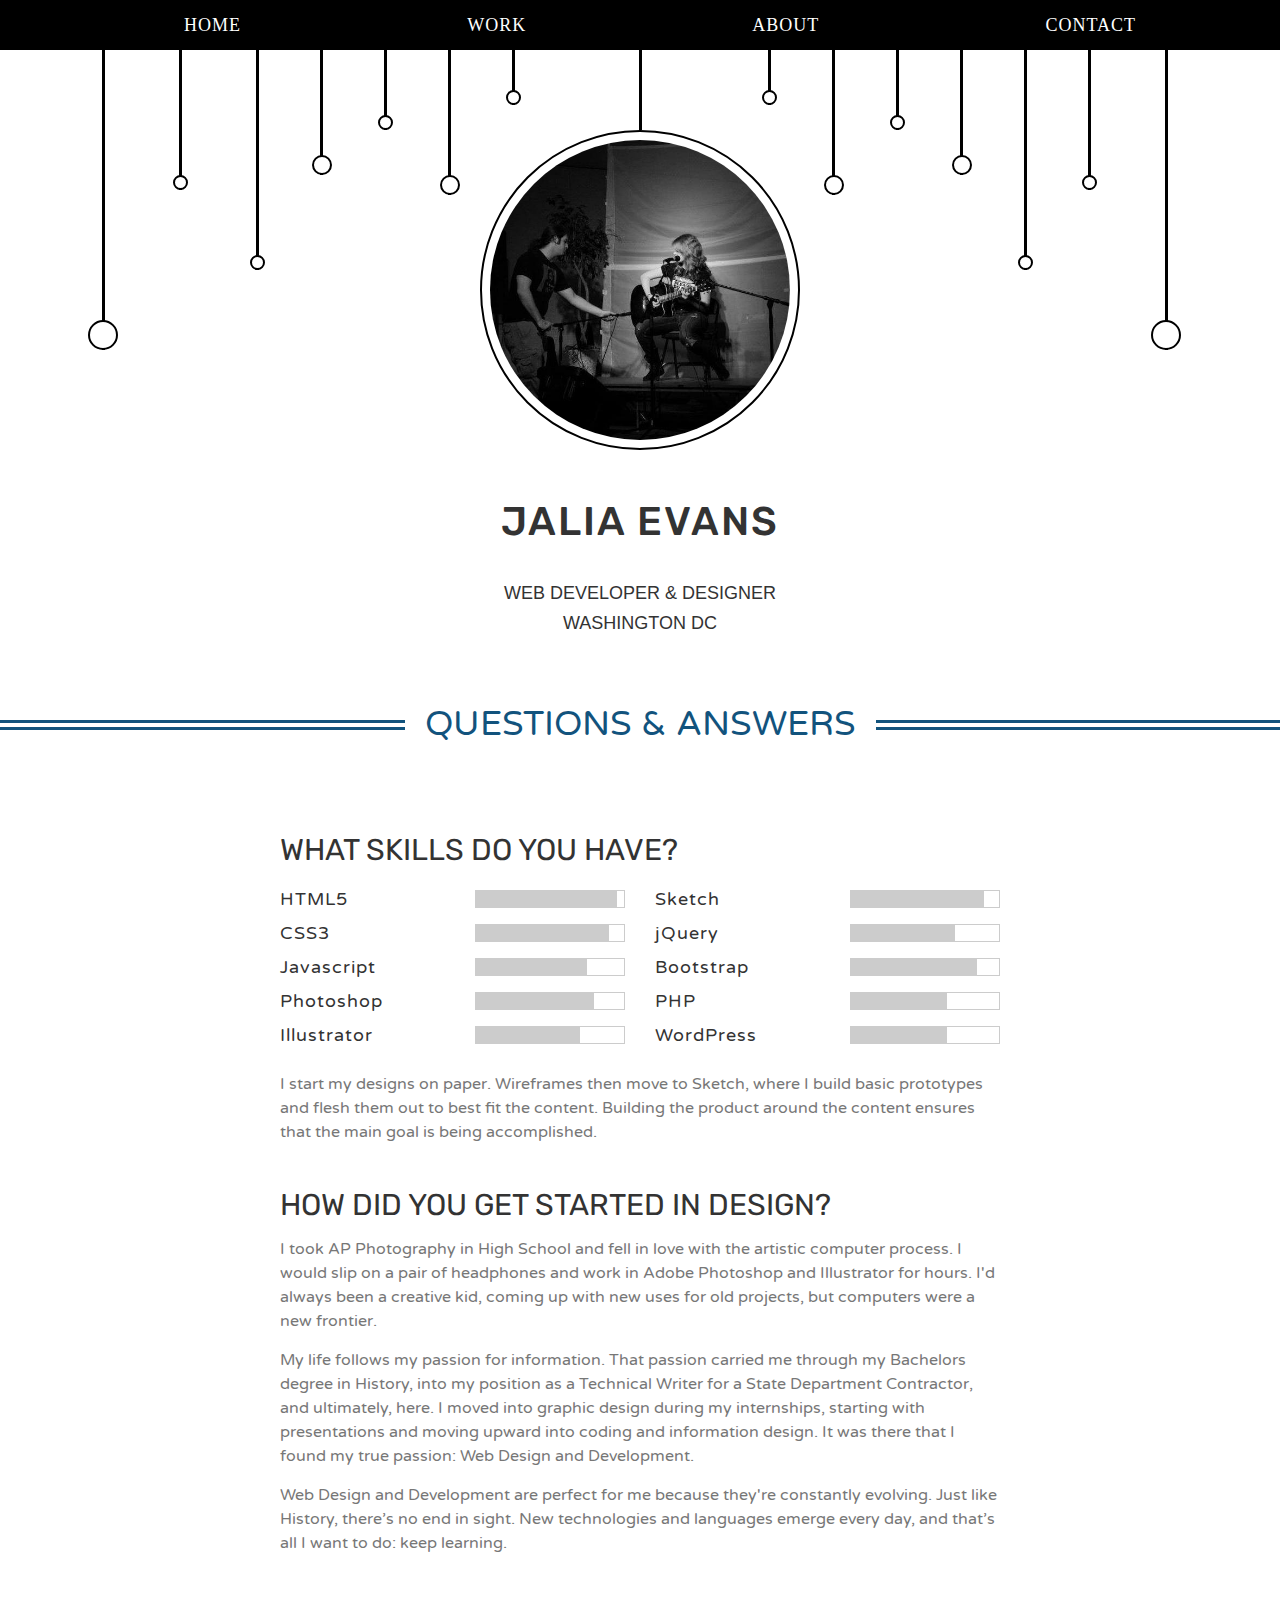
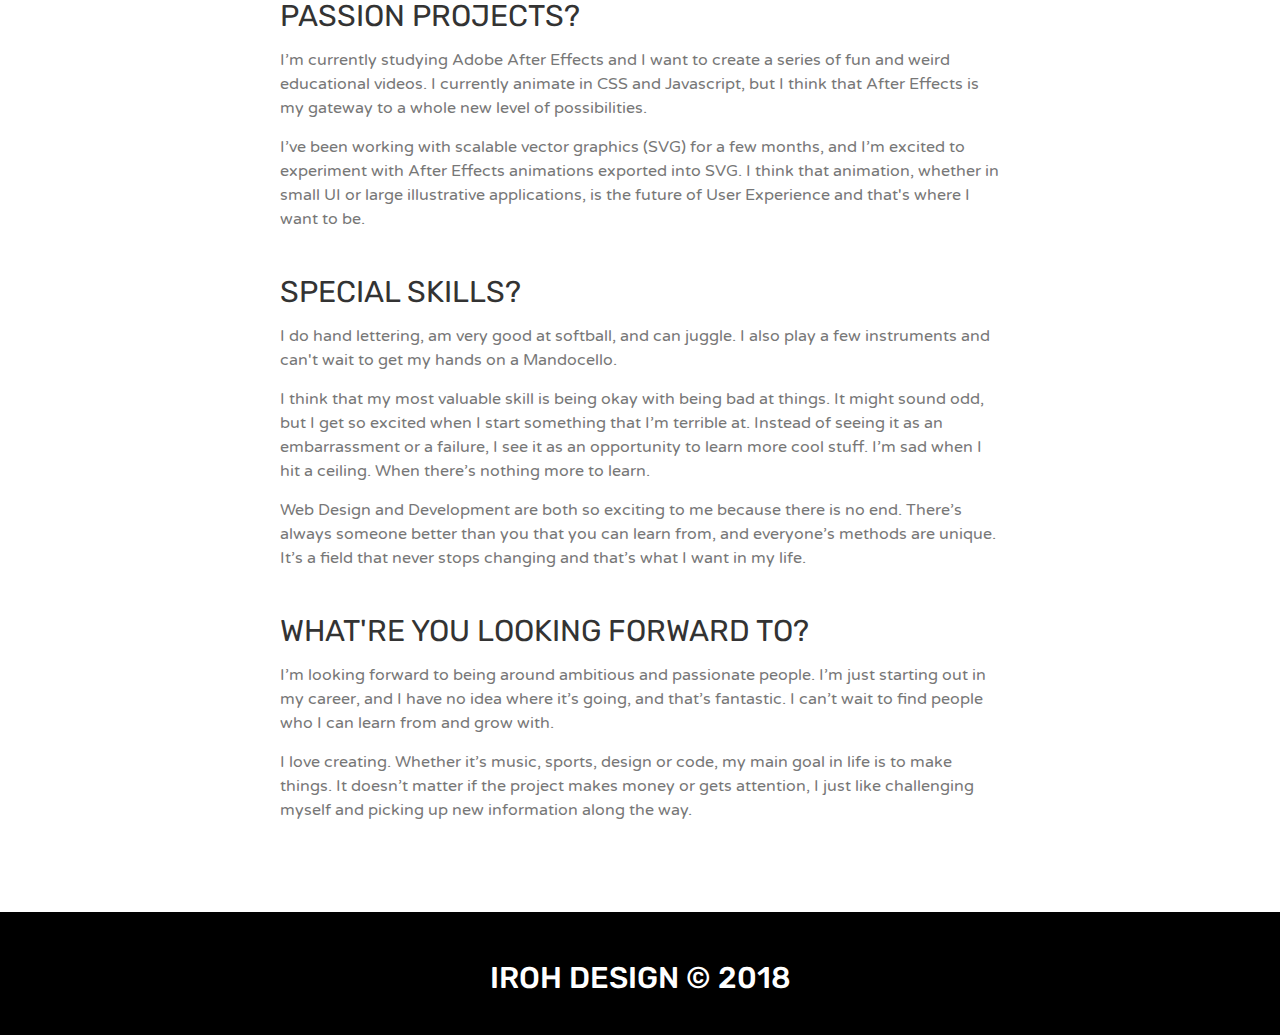
==== commit 3441857c: "worked on formatting issues after files transferred to new drive. fonts were not carrying over, and " ====
--- a/about.html
+++ b/about.html
@@ -8,32 +8,31 @@
     <title>About</title>
 
     <link href="bootstrap/css/bootstrap.min.css" rel="stylesheet">
-    
     <link href="https://maxcdn.bootstrapcdn.com/font-awesome/4.7.0/css/font-awesome.min.css" rel="stylesheet"> <!-- font awesome -->
 
 	<link href="style.css" rel="stylesheet">
 
 <link href="https://fonts.googleapis.com/css?family=Varela+Round" rel="stylesheet">
+<link href="https://fonts.googleapis.com/css?family=Oswald" rel="stylesheet">
+<link href="https://fonts.googleapis.com/css?family=Rubik" rel="stylesheet">
 
-<link href="https://fonts.googleapis.com/css?family=Rubik" rel="stylesheet">
-	
   </head>
- 
- 
- <body> 
+
+
+ <body>
   <nav class="navbar" id="top">
 	  <div class="container-fluid">
 		  <div class="navbar-header hidden-sm hidden-md hidden-lg">
-		  
+
 			  <a class="navbar-brand" href="index.html">Iroh</a>
-			  
+
 			  <button type="button" class="navbar-toggle collapsed" data-toggle="collapse" data-target="#top-nav">
 			  	<span class="sr-only">Toggle Navigation</span>
 			  	<span class="glyphicon glyphicon-plus"></span>
 			  </button>
-		  
+
 		  </div><!-- end navbar-header -->
-		  
+
 		  <div id="top-nav" class="navbar-collapse collapse">
 			  <ul>
 				  <li><a class="underlineAnim" href="index.html">Home</a></li>
@@ -47,11 +46,11 @@
 
 <section id="about-photo">
 	<div id="vertical-line" class="preload"></div><!-- vertical-line -->
-		
+
 		<div id="outer-circ">
 			<div id="photo-circ"></div><!-- photo-circ end -->
 		</div><!-- outer-circ end -->
-		
+
 		<div id="drop-circles">
 			<div id="left">
 				<div id="drop-line-1" class="drop-line preload">
@@ -76,7 +75,7 @@
 					<div class="drop-sm"></div>
 				</div>
 			</div><!-- left end -->
-			
+
 			<div id="right" class="preload">
 				<div id="drop-line-right-1" class="drop-line hidden-sm preload">
 					<div class="drop-md"></div>
@@ -101,22 +100,22 @@
 				</div>
 			</div><!-- right end -->
 		</div><!-- drop-circles end -->
-		
+
 			<h2>Jalia Evans</h2>
 			<h4>Web Developer &amp; Designer</h4>
 			<h4>Washington DC</h4>
-	
+
 </section><!-- about-photo end -->
 
 
 <section id="q-and-a">
 	<h1><div id="headerbox">Questions &amp; Answers</div></h1>
-	
+
 	<div id="questions-answers">
-		
+
 		<div class="question">
 			<h3>What skills do you have?</h3>
-			
+
 			<div class="row">
 				<ul class="col-sm-6" id="left-skill">
 					<li>HTML5 <div class="skill-box"><div class="skill-bar preload" id="html"></div></div></li>
@@ -125,7 +124,7 @@
 					<li>Photoshop <div class="skill-box"><div class="skill-bar preload" id="ps"></div></div></li>
 					<li>Illustrator <div class="skill-box"><div class="skill-bar preload" id="illu"></div></div></li>
 				</ul>
-				
+
 				<ul class="col-sm-6" id="right-skill">
 					<li>Sketch <div class="skill-box"><div class="skill-bar preload" id="ske"></div></div></li>
 					<li>jQuery <div class="skill-box"><div class="skill-bar preload" id="jqu"></div></div></li>
@@ -134,9 +133,9 @@
 					<li>WordPress <div class="skill-box"><div class="skill-bar preload" id="wp"></div></div></li>
 				</ul>
 			</div><!-- row end -->
-			
+
 			<p>I start my designs on paper. Wireframes then move to Sketch, where I build basic prototypes and flesh them out to best fit the content. Building the product around the content ensures that the main goal is being accomplished.</p>
-			
+
 		</div><!-- question end -->
 
 	<div class="question">
@@ -148,7 +147,7 @@
 <p>Web Design and Development are perfect for me because they're constantly evolving. Just like History, there’s no end in sight. New technologies and languages emerge every day, and that’s all I want to do: keep learning.
 </p>
 </div><!-- question end -->
-	
+
 	<div class="question">
 	<h3>Passion Projects?</h3>
 	<p>I’m currently studying Adobe After Effects and I want to create a series of fun and weird educational videos. I currently animate in CSS and Javascript, but I think that After Effects is my gateway to a whole new level of possibilities.</p>
@@ -156,17 +155,17 @@
 <p>I’ve been working with scalable vector graphics (SVG) for a few months, and I’m excited to experiment with After Effects animations exported into SVG. I think that animation, whether in small UI or large illustrative applications, is the future of User Experience and that's where I want to be.
 </p>
 	</div><!-- question end -->
-	
+
 	<div class="question">
 	<h3>Special Skills?</h3>
 	<p>I do hand lettering, am very good at softball, and can juggle. I also play a few instruments and can't wait to get my hands on a Mandocello.</p>
 
 <p>I think that my most valuable skill is being okay with being bad at things. It might sound odd, but I get so excited when I start something that I’m terrible at. Instead of seeing it as an embarrassment or a failure, I see it as an opportunity to learn more cool stuff. I’m sad when I hit a ceiling. When there’s nothing more to learn.</p>
 
-<p>Web Design and Development are both so exciting to me because there is no end. There’s always someone better than you that you can learn from, and everyone’s methods are unique. It’s a field that never stops changing and that’s what I want in my life.  
+<p>Web Design and Development are both so exciting to me because there is no end. There’s always someone better than you that you can learn from, and everyone’s methods are unique. It’s a field that never stops changing and that’s what I want in my life.
 </p>
 	</div><!-- question end -->
-	
+
 	<div class="question">
 	<h3>What're You Looking Forward To?</h3>
 	<p>I’m looking forward to being around ambitious and passionate people. I’m just starting out in my career, and I have no idea where it’s going, and that’s fantastic. I can’t wait to find people who I can learn from and grow with.</p>
@@ -174,7 +173,7 @@
 <p>I love creating. Whether it’s music, sports, design or code, my main goal in life is to make things. It doesn’t matter if the project makes money or gets attention, I just like challenging myself and picking up new information along the way.</p>
 	</div><!-- question end -->
 	</div>
-	
+
 </section><!-- q&a end -->
 
 
@@ -186,11 +185,11 @@
 <script src="https://ajax.googleapis.com/ajax/libs/jquery/3.3.1/jquery.min.js"></script>
     <!-- Include all compiled plugins (below), or include individual files as needed -->
     <script src="bootstrap/js/bootstrap.min.js"></script>
-    
- 
+
+
     <!-- IE10 viewport hack for Surface/desktop Windows 8 bug -->
 
 <script src="https://ajax.googleapis.com/ajax/libs/jquery/3.3.1/jquery.min.js"></script>
 <script src="main.js"></script>
 </body>
-</html>+</html>
--- a/style.css
+++ b/style.css
@@ -1,4 +1,4 @@
-/* COLORS 
+/* COLORS
 BLUE SAPPHIRE : #12537D
 DARK IMPERIAL BLUE : #164869
 PRUSSIAN BLUE(1) : #0C3C5A
@@ -21,12 +21,12 @@
 	margin: auto;
 }
 
-* { 
-	font-family: lato, helvetica, sans-serif;
+* {
+	font-family: 'varela round', helvetica, sans-serif;
 }
 
 h1, h2, h3, h4, h5, h6 {
-	font-family: Oswald;
+	font-family: 'Varela Round';
 	text-transform: uppercase;
 }
 
@@ -458,7 +458,7 @@
 	0% {
 		width: 0%;
 	}
-	
+
 	100% {
 		width: inherit;
 	}
@@ -594,7 +594,7 @@
 
 #contact form {
 	display: block;
-	
+
 	margin: 25px auto;
 	max-width: 440px;
 }
@@ -632,7 +632,7 @@
 }
 
 footer a, footer h3 {
-	font-family: Oswald;
+	font-family: rubik;
 	color: white;
 	font-size: 30px;
 }
@@ -725,7 +725,7 @@
 	width: 18%;
 	z-index: 2;
 }
- 
+
 /* RPC CUSTOM STYLES */
 #rpc-head {
 	background: url('img/waves.jpeg');
@@ -756,7 +756,7 @@
 }
 
 #branding .container {
-	max-width: 1150px; 
+	max-width: 1150px;
 	margin: auto;
 	padding: 10px;
 }
@@ -884,7 +884,7 @@
 	width: 300px;
 	background: url('img/retro-jalia.jpg');
 	background-size: cover;
-	border-radius: 100%;	
+	border-radius: 100%;
 }
 
 #outer-circ {
@@ -904,7 +904,6 @@
 	position: relative;
 	display: block;
 	margin: auto;
-	animation: dropLines 0.5s forwards;
 }
 
 #drop-circles {
@@ -918,7 +917,6 @@
 	position: absolute;
 	width: 3px;
 	background: black;
-	animation: dropLines 1s forwards;
 }
 
 #drop-line-1 {
@@ -1036,7 +1034,7 @@
 	0% {
 		height: 0px;
 	}
-	
+
 	100% {
 		height: inherit;
 	}
@@ -1084,8 +1082,8 @@
 #q-and-a h1 {
 	text-align: center;
 	color: #12537D;
-	font-family: Rubik;
 	text-transform: uppercase;
+	font-size: 35px;
 }
 
 #headerbox{
@@ -1100,6 +1098,7 @@
 	text-transform: uppercase;
 	font-family: Rubik;
 	font-weight: 400;
+	font-size: 30px;
 }
 
 #questions-answers {
@@ -1108,13 +1107,24 @@
 	padding: 0px 15px;
 }
 
+.question {
+	margin: 45px auto;
+}
+
+.question p {
+	font-size: 16px;
+	color: #777;
+	font-weight: lighter;
+	margin-top: 15px;
+}
+
 /* MEDIA QUERIES */
 @media only screen and (max-width: 1024px) {
 
 
 #rpc-contrast,
 #rpc-collapsed,
-#rpc-solidBack, 
+#rpc-solidBack,
 #rpc-clear,
 #rpc-handwrite,
 #rpc-address,
@@ -1230,7 +1240,7 @@
 	position: absolute;
 	right: 0px;
 }
-	
+
 #top-nav ul {
 	flex-direction: column;
 	padding: none;
@@ -1253,5 +1263,5 @@
 .row {
 	border: none !important;
 }
-	
-}
+
+}
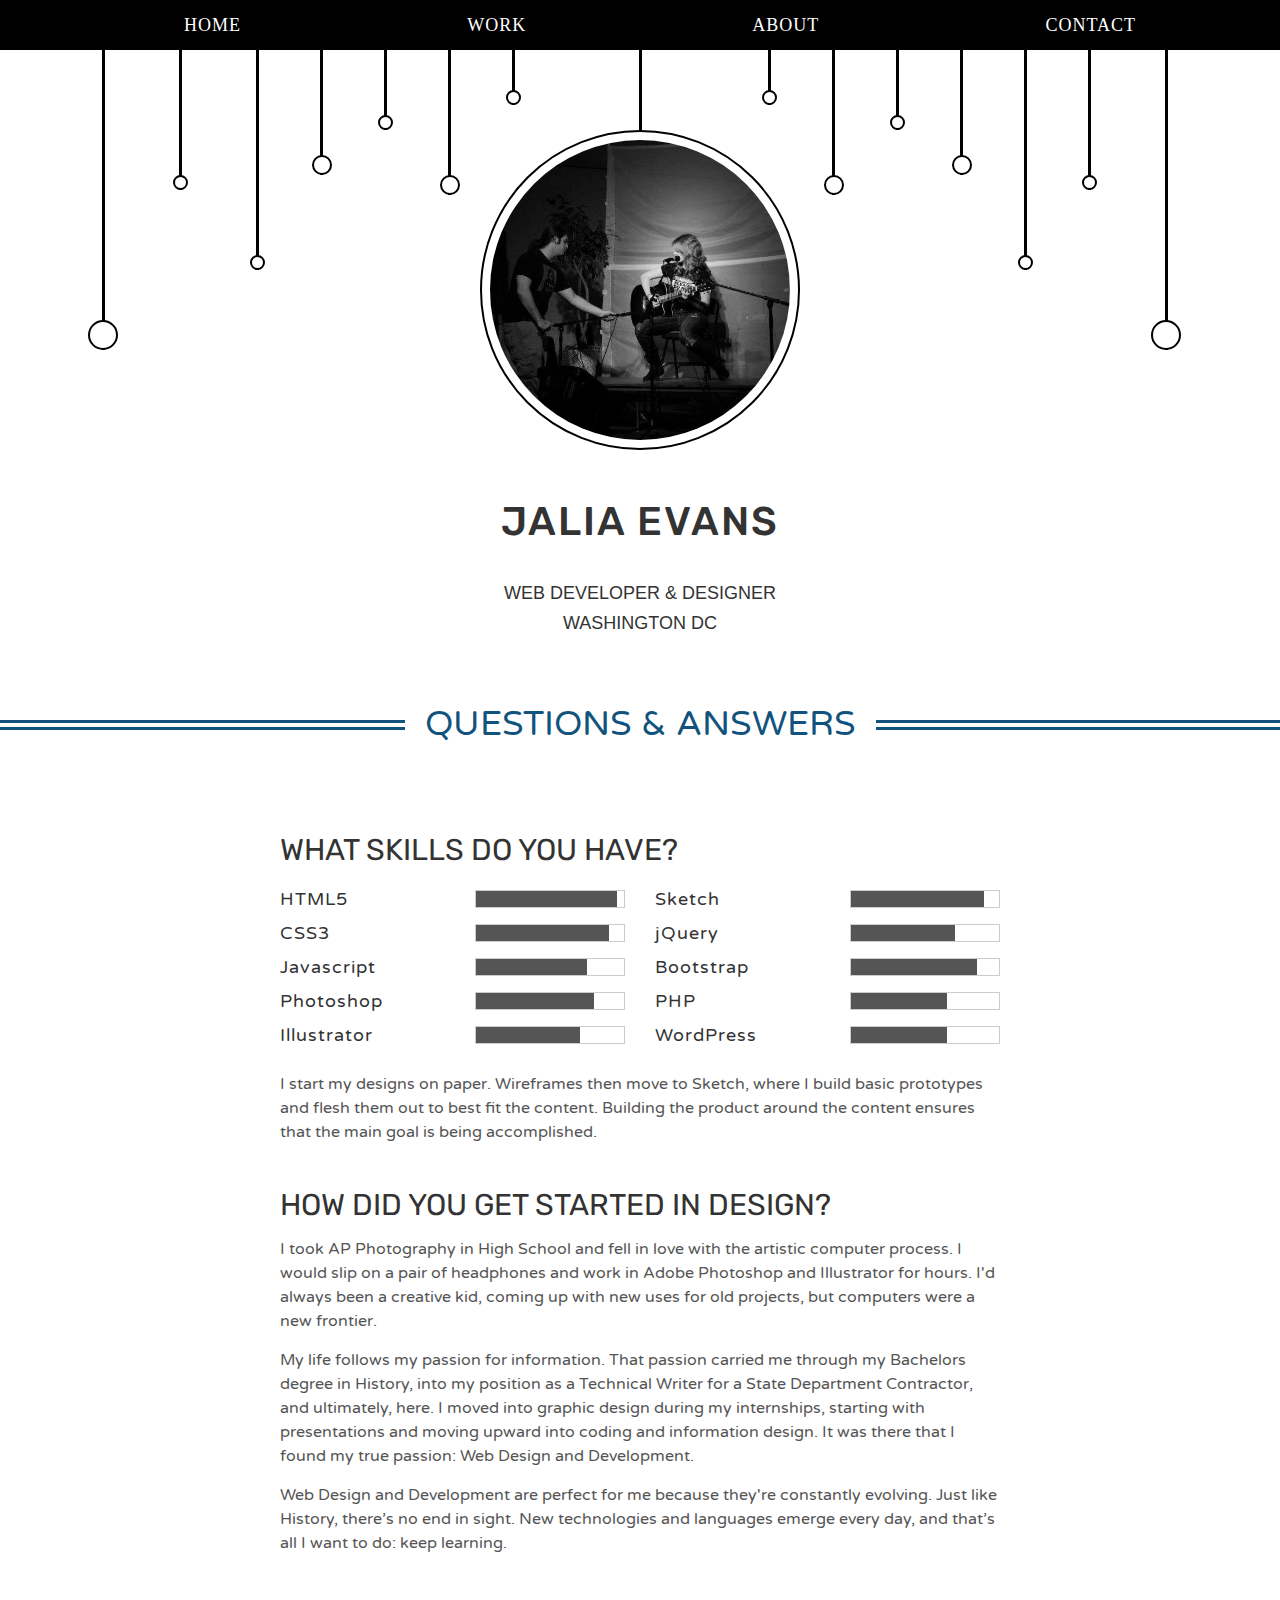
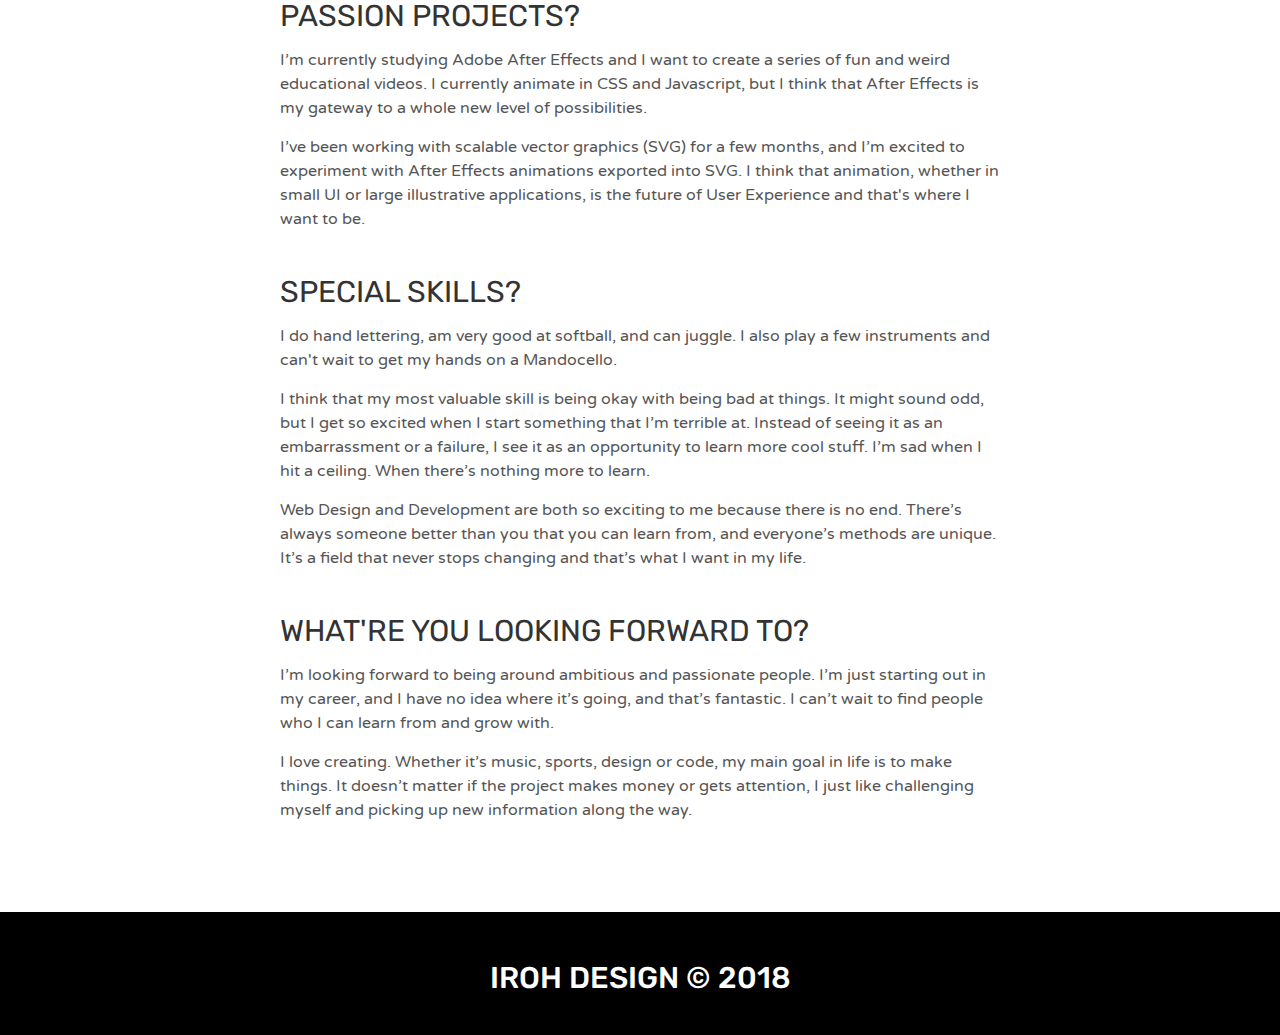
==== commit 97e25edf: "working on media queries so contact and about pages are now fully responsive" ====
--- a/about.html
+++ b/about.html
@@ -38,7 +38,7 @@
 				  <li><a class="underlineAnim" href="index.html">Home</a></li>
 				  <li><a class="underlineAnim" href="work.html">Work</a></li>
 				  <li><a class="underlineAnim" href="about.html">About</a></li>
-				  <li><a class="underlineAnim" href="contact.html">Contact</a></li>
+				  <li><a class="underlineAnim" href="contact.php">Contact</a></li>
 			  </ul>
 		  </div><!-- end of top-nav -->
 	  </div><!-- end of container-fluid -->
@@ -53,22 +53,22 @@
 
 		<div id="drop-circles">
 			<div id="left">
-				<div id="drop-line-1" class="drop-line preload">
+				<div id="drop-line-1" class="drop-line hidden-xs preload">
 					<div class="drop-lg"></div>
 				</div>
 				<div id="drop-line-2" class="drop-line preload">
 					<div class="drop-sm"></div>
 				</div>
-				<div id="drop-line-3" class="drop-line preload">
+				<div id="drop-line-3" class="drop-line hidden-xs preload">
 					<div class="drop-sm"></div>
 				</div>
 				<div id="drop-line-4" class="drop-line preload">
 					<div class="drop-md"></div>
 				</div>
-				<div id="drop-line-5" class="drop-line preload">
+				<div id="drop-line-5" class="drop-line  preload">
 					<div class="drop-sm"></div>
 				</div>
-				<div id="drop-line-left-1" class="drop-line hidden-sm preload">
+				<div id="drop-line-left-1" class="drop-line hidden-sm hidden-xs preload">
 					<div class="drop-md"></div>
 				</div>
 				<div id="drop-line-left" class="drop-line hidden-sm preload">
@@ -77,25 +77,25 @@
 			</div><!-- left end -->
 
 			<div id="right" class="preload">
-				<div id="drop-line-right-1" class="drop-line hidden-sm preload">
+				<div id="drop-line-right-1" class="drop-line hidden-xs hidden-sm preload">
 					<div class="drop-md"></div>
 				</div>
 				<div id="drop-line-right" class="drop-line hidden-sm preload">
 					<div class="drop-sm"></div>
 				</div>
-				<div id="drop-line-6" class="drop-line preload">
+				<div id="drop-line-6" class="drop-line  preload">
 					<div class="drop-sm"></div>
 				</div>
 				<div id="drop-line-7" class="drop-line preload">
 					<div class="drop-md"></div>
 				</div>
-				<div id="drop-line-8" class="drop-line preload">
+				<div id="drop-line-8" class="drop-line hidden-xs preload">
 					<div class="drop-sm"></div>
 				</div>
 				<div id="drop-line-9" class="drop-line preload">
 					<div class="drop-sm"></div>
 				</div>
-				<div id="drop-line-0" class="drop-line preload">
+				<div id="drop-line-0" class="drop-line hidden-xs preload">
 					<div class="drop-lg"></div>
 				</div>
 			</div><!-- right end -->
--- a/style.css
+++ b/style.css
@@ -9,6 +9,7 @@
 /* GLOBAL */
 html, body {
 	height: 100%;
+	width: 100%;
 }
 
 a:hover {
@@ -289,6 +290,39 @@
 	background-position: top center;
 }
 
+/*************************** String Theory ***************************/
+
+#st-main-img {
+	background: url('img/guitar.jpg');
+	background-size: cover;
+	background-attachment: fixed;
+	color: white;
+	text-shadow: 2px 2px black;
+}
+
+#st-main-img h1 {
+	font-size: 100px;
+	text-shadow: 3px 5px black;
+	letter-spacing: 5px;
+}
+
+.st-img {
+	text-align: center;
+	color: #777;
+	margin: 30px auto;
+	position: relative;
+}
+
+.st-img #form {
+	max-width: 400px;
+	background: #8DA8C4;
+	padding: 5px;
+	border-radius: 15px;
+}
+
+.st-img .col-sm-6 {
+}
+
 /*************************** General Case Study ***************************/
 
 .head-img {
@@ -401,67 +435,47 @@
 .skill-bar {
 	position: absolute;
 	height: 100%;
-	background: #ccc;
+	background: #555;
 }
 
 #html {
 	width: 95%;
-	animation: barWidth 1s forwards;
 }
 
 #css {
 	width: 90%;
-	animation: barWidth 1s forwards;
 }
 
 #js {
 	width: 75%;
-	animation: barWidth 1s forwards;
 }
 
 #ps {
 	width: 80%;
-	animation: barWidth 1s forwards;
 }
 
 #illu {
 	width: 70%;
-	animation: barWidth 1s forwards;
 }
 
 #ske {
 	width: 90%;
-	animation: barWidth 1s forwards;
 }
 
 #jqu {
 	width: 70%;
-	animation: barWidth 1s forwards;
 }
 
 #boot {
 	width: 85%;
-	animation: barWidth 1s forwards;
 }
 
 #php {
 	width: 65%;
-	animation: barWidth 1s forwards;
 }
 
 #wp {
 	width: 65%;
-	animation: barWidth 1s forwards;
-}
-
-@keyframes barWidth {
-	0% {
-		width: 0%;
-	}
-
-	100% {
-		width: inherit;
-	}
 }
 
 /*************************** About Page ***************************/
@@ -574,52 +588,364 @@
 	margin: auto;
 }
 
+/*************************** Work Page ************************/
+
+#workHead {
+	position: relative;
+	height: 200px;
+	text-align: center;
+}
+
+#workHead #recentWork {
+	border: solid 3px black;
+	display: inline-block;
+	margin: 60px auto;
+	padding: 2px 30px;
+	background: white;
+}
+
+#work-drop-left {
+	position: absolute;
+	top: 0px;
+	left: 20%;
+}
+
+#work-drop-right {
+	position: absolute;
+	top: 0px;
+	right: 20%;
+}
+
+#workHead .drop-bub {
+	height: 10px;
+	width: 10px;
+	border-radius: 100%;
+	border: solid 2px black;
+	position: absolute;
+	bottom: 0px;
+	background: white;
+	left: -4px;
+}
+
+#workHead .drop-short {
+	position: absolute;
+	height: 55px;
+	width: 2px;
+	background: black;
+}
+
+#workHead .drop-med {
+	position: absolute;
+	height: 80px;
+	width: 2px;
+	background: black;
+}
+
+#workHead #b {
+	left: 25px;
+}
+
+#workHead #c {
+	left: 50px;
+}
+
+#workHead #e {
+	right: 25px;
+}
+
+#workHead #f {
+	right: 50px;
+}
+
+#bisect-center {
+	height: 350px;
+	width: 2.5px;
+	background: black;
+	position: absolute;
+	top: 0px;
+	left: 50%;
+	z-index: -1;
+}
+
+#workListings {
+	max-width: 1200px;
+	margin: auto;
+	display: block;
+}
+
+#workListings .cent-line {
+	height: 400px;
+	width: 2.5px;
+	background: black;
+	position: absolute;
+	left: 50%;
+	top: -400px;
+}
+
+#workListings .proj-cont {
+	height: 250px;
+	width: 250px;
+	border-radius: 100%;
+	background: white;
+	border: solid 2.5px black;
+	display: block;
+	margin: auto;
+	position: relative;
+}
+
+#workListings .proj-img {
+	height: 235px;
+	width: 235px;
+	border-radius: 100%;
+	position: absolute;
+	top: 5px;
+	left: 5px;
+}
+
+#workListings .proj-summary {
+	padding: 5px 15px;
+	max-width: 400px;
+	margin: auto;
+}
+
+.proj-summary a {
+	color: black;
+	transition: 0.5s;
+}
+
+.proj-summary a:hover {
+	color: #D0021B;
+	transition: 0.5s;
+}
+
+#workListings .row {
+	margin: auto auto 50px auto;
+	padding: 0px;
+	text-align: center;
+}
+
+#workListings ul {
+	padding: 0px;
+	margin: 15px 0px;
+	display: flex;
+	justify-content: space-between;
+	background: #164869;
+	padding: 3px 8px;
+}
+
+#workListings li {
+	list-style: none;
+	padding: none;
+	text-align: center;
+	color: white;
+	letter-spacing: 0.5px;
+}
+
+#rpc-proj {
+	margin-top: 120px;
+}
+
+#minke-proj .proj-img {
+	background: url('img/cass.jpeg');
+	background-size: cover;
+}
+
+#rpc-proj .proj-img {
+	background: url('img/rocky-beach.jpeg');
+	background-size: cover;
+}
+
+#st-proj .proj-img {
+	background: url('img/guitar.jpg');
+	background-size: cover;
+}
+
 /*************************** Contact Page ***************************/
 
-#contact {
-	height: 100%;
-	background: #12537D;
-	margin-top: -20px;
-	padding-top: 100px;
-}
-
-#contact h1 {
-	color: white;
-	text-align: center;
-	font-size: 85px;
-	font-weight: 400;
-	letter-spacing: 3px;
-	text-shadow: 3px 3px 8px black;
-}
-
-#contact form {
+#contactHead {
+	height: 200px;
+}
+
+#contact-illustration {
+	position: relative;
+	max-width: 700px;
+	width: 50%;
+	margin: auto;
+}
+
+.contactLine {
+	width: 2px;
+	background: black;
+	position: absolute;
+	top: 0px;
+}
+
+.contact-bub {
+	height: 15px;
+	width: 15px;
+	border: solid 2px black;
+	background: white;
+	border-radius: 100%;
+	position: absolute;
+	bottom: 0px;
+	left: -7.5px;
+}
+
+#contact-illustration #a {
+		height: 80px;
+}
+
+#contact-illustration #b {
+		left: 10%;
+		height: 110px;
+}
+
+#contact-illustration #c {
+		left: 20%;
+		height: 80px;
+}
+
+#contact-illustration #d {
+		left: 40%;
+		height: 40px;
+}
+
+#contact-illustration #e {
+		left: 50%;
+		height: 60px;
+}
+
+#contact-illustration #f {
+		left: 60%;
+		height: 40px;
+}
+
+#contact-illustration #g {
+		left: 80%;
+		height: 80px;
+}
+
+#contact-illustration #h {
+		left: 90%;
+		height: 110px;
+}
+
+#contact-illustration #i {
+		left: 100%;
+		height: 80px;
+}
+
+#contact-form {
+	margin-top: -60px;
+}
+
+#contact-form p {
+	font-family: rubik;
+	text-align: center;
+	font-size: 30px;
+	letter-spacing: 1px;
+}
+
+#contact-form strong {
+	font-weight: lighter;
+	font-family: rubik;
+	color: #12537D;
+	text-decoration: underline;
+	text-transform: lowercase;
+}
+
+#contact-form form {
+	width: 720px;
+	margin: 40px auto;
+	position: relative;
+}
+
+#contact-form textarea {
 	display: block;
-
-	margin: 25px auto;
-	max-width: 440px;
-}
-
-#contact input,
-#contact textarea {
+	width: 100%;
+	height: 200px;
+	border: solid 2px black;
+	color: black;
+	background: white;
+	font-size: 18px;
+	padding: 8px 10px;
+}
+
+#contact-form ::placeholder {
+	color: black;
+}
+
+#contact-form .row {
+	margin: 40px auto 20px;
 	display: block;
-	margin: 20px auto;
-	width: 100%;
-	padding: 8px 5px;
-	border-radius: 13px;
-	background: rgba(500,500,500,0.08);
-	border: solid 3px white;
-	color: white;
-	box-shadow: 2px 4px 3px #000;
-}
-
-
-#contact input[type=submit] {
-	width: 100px;
-	position: relative;
-	right: -170px;
-	background: #093049;
-}
-
+}
+
+#contact-form input[type="text"] {
+	width: 49%;
+	border: solid 2px black;
+	height: 40px;
+	padding-left: 10px;
+}
+
+#contact-form input[type="submit"] {
+	display: block;
+	width: 30%;
+	height: 40px;
+	border: solid 2px #D0021B;
+	color: white;
+	text-align: left;
+	background:	#D0021B;
+	margin-top: 20px;
+	padding-left: 10px;
+}
+
+.checks {
+	display: block;
+   position: relative;
+   padding-left: 35px;
+   margin-bottom: 18px;
+   cursor: pointer;
+   font-size: 18px;
+   -webkit-user-select: none;
+   -moz-user-select: none;
+   -ms-user-select: none;
+   user-select: none;
+}
+
+.checks input {
+	position: absolute;
+	opacity: 0;
+	cursor: pointer;
+}
+
+.checkmark {
+	position: absolute;
+	top: 0;
+	left: 0;
+	height: 25px;
+	width: 25px;
+	background: white;
+	border: solid 2px black;
+}
+
+.checks:hover input ~ .checkmark {
+	background: #ccc;
+}
+
+.checks input:checked ~ .checkmark {
+	background-color: #12537D;
+	border-color: #12537D;
+}
+
+.checkmark:after {
+	content: "";
+	position: absolute;
+	display: none;
+}
+
+.checks input:checked ~ .checkmark:after {
+	display: block;
+}
 
 /* FOOTER STYLES */
 
@@ -651,7 +977,6 @@
 	text-align: center;
 	padding-top: 50px;
 	margin-bottom: -50px;
-	font-family: lato, helvetica, sans-serif;
 	font-size: 32px;
 	letter-spacing: 1px;
 }
@@ -1113,7 +1438,7 @@
 
 .question p {
 	font-size: 16px;
-	color: #777;
+	color: #555;
 	font-weight: lighter;
 	margin-top: 15px;
 }
@@ -1215,7 +1540,7 @@
 
 
 
-@media only screen and (max-width: 767px) {
+@media only screen and (max-width: 800px) {
 .navbar {
 	font-size: 30px;
 }
@@ -1264,4 +1589,59 @@
 	border: none !important;
 }
 
-}
+#rpc-proj {
+	margin: auto;
+}
+
+#workListings .col-xs-12 {
+	margin: 30px auto;
+}
+
+/***********************
+contact
+**********************/
+
+#contact-form form {
+	width: 80%;
+	text-align: center;
+}
+
+#contact-form h6 {
+	text-transform: none;
+	font-size: 16px;
+}
+
+#contact-form .checks {
+	text-align: left;
+}
+
+#contact-form input[type="text"] {
+	display: block;
+	width: 100%;
+	margin-bottom: 20px;
+	margin-top: -5px;
+}
+
+#contact-form input[type="submit"] {
+	width: 80%;
+	margin: auto;
+	text-align: center;
+}
+
+/***********************
+about
+**********************/
+
+#questions-answers {
+	padding: 10%;
+}
+
+#left-skill li {
+	margin-right: 0px;
+}
+
+#right-skill li {
+	padding: 0px;
+}
+
+}
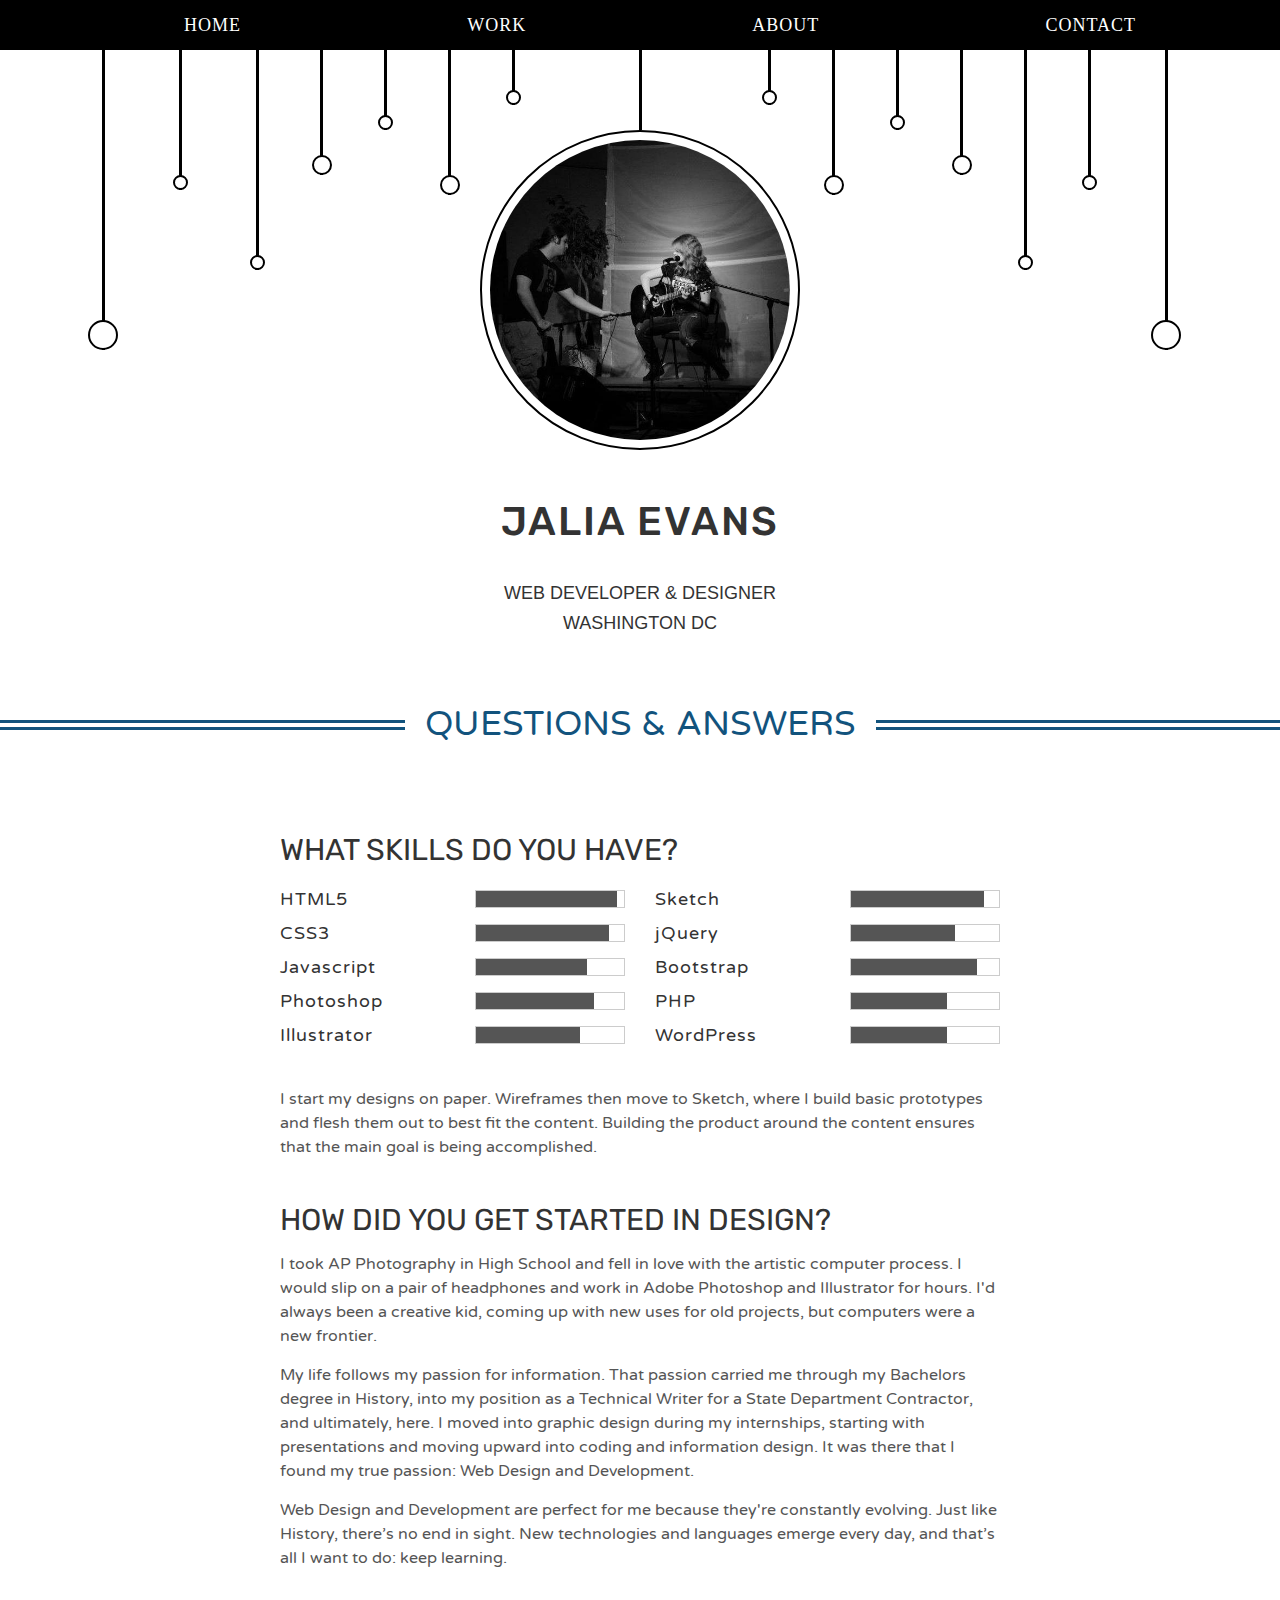
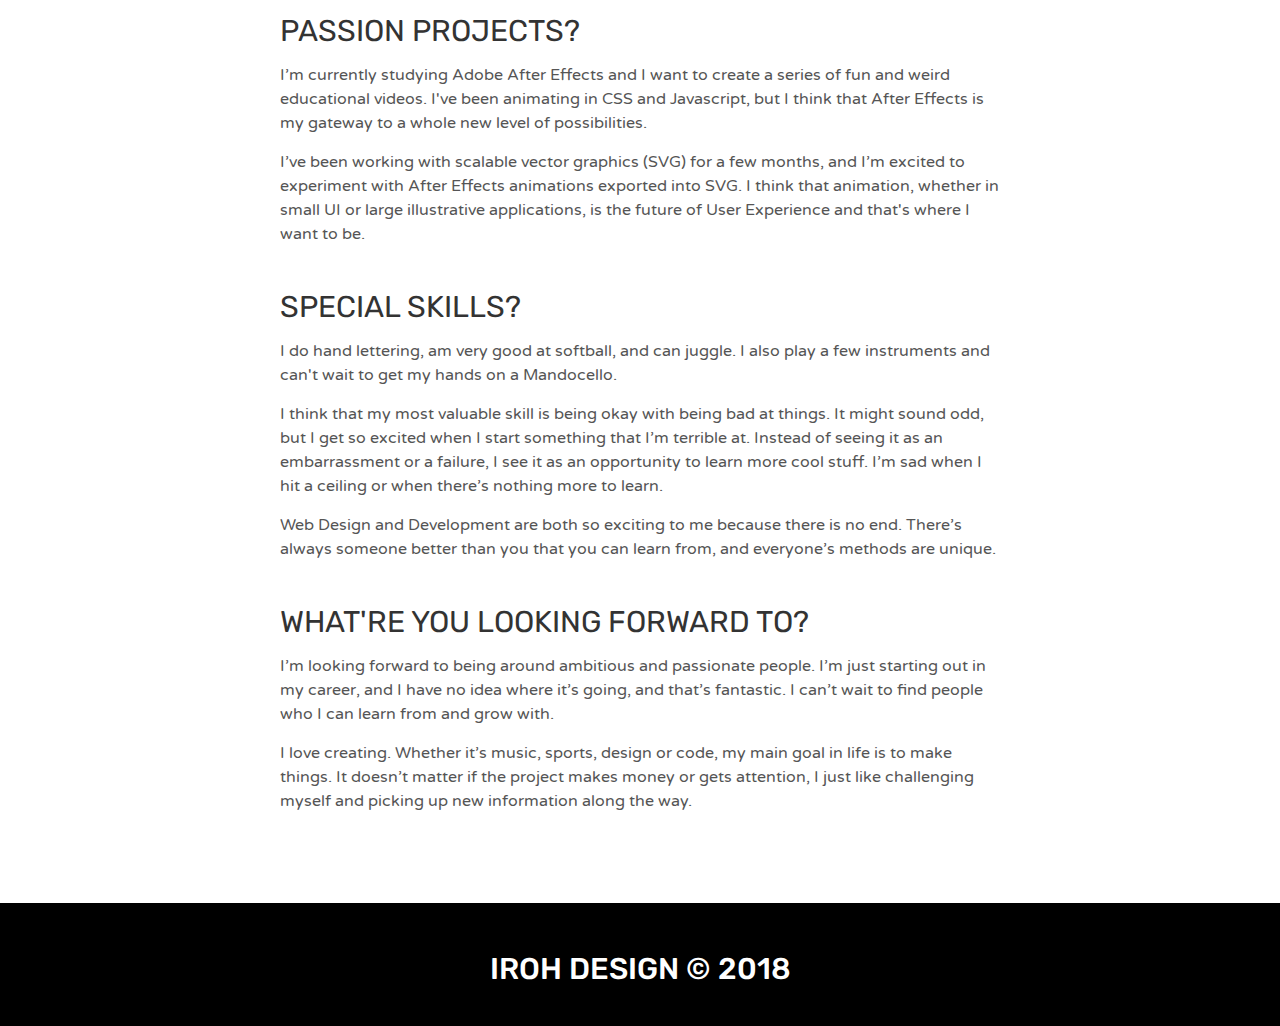
==== commit 119ddff0: "changing margins for better readability and fixing small elements of work page illustration to bette" ====
--- a/about.html
+++ b/about.html
@@ -150,7 +150,7 @@
 
 	<div class="question">
 	<h3>Passion Projects?</h3>
-	<p>I’m currently studying Adobe After Effects and I want to create a series of fun and weird educational videos. I currently animate in CSS and Javascript, but I think that After Effects is my gateway to a whole new level of possibilities.</p>
+	<p>I’m currently studying Adobe After Effects and I want to create a series of fun and weird educational videos. I've been animating in CSS and Javascript, but I think that After Effects is my gateway to a whole new level of possibilities.</p>
 
 <p>I’ve been working with scalable vector graphics (SVG) for a few months, and I’m excited to experiment with After Effects animations exported into SVG. I think that animation, whether in small UI or large illustrative applications, is the future of User Experience and that's where I want to be.
 </p>
@@ -160,9 +160,9 @@
 	<h3>Special Skills?</h3>
 	<p>I do hand lettering, am very good at softball, and can juggle. I also play a few instruments and can't wait to get my hands on a Mandocello.</p>
 
-<p>I think that my most valuable skill is being okay with being bad at things. It might sound odd, but I get so excited when I start something that I’m terrible at. Instead of seeing it as an embarrassment or a failure, I see it as an opportunity to learn more cool stuff. I’m sad when I hit a ceiling. When there’s nothing more to learn.</p>
+<p>I think that my most valuable skill is being okay with being bad at things. It might sound odd, but I get so excited when I start something that I’m terrible at. Instead of seeing it as an embarrassment or a failure, I see it as an opportunity to learn more cool stuff. I’m sad when I hit a ceiling or when there’s nothing more to learn.</p>
 
-<p>Web Design and Development are both so exciting to me because there is no end. There’s always someone better than you that you can learn from, and everyone’s methods are unique. It’s a field that never stops changing and that’s what I want in my life.
+<p>Web Design and Development are both so exciting to me because there is no end. There’s always someone better than you that you can learn from, and everyone’s methods are unique.
 </p>
 	</div><!-- question end -->
 
--- a/style.css
+++ b/style.css
@@ -74,6 +74,7 @@
 	width: 0;
 	height: 2px;
 	background: white;
+	-webkit-transition: width .3s;
 	transition: width .3s;
 }
 
@@ -82,12 +83,15 @@
 }
 
 #top-nav ul {
+	display: -webkit-box;
+	display: -ms-flexbox;
 	display: flex;
 	width: 100%;
 	list-style: none;
 	position: relative;
 	top: 12px;
-	justify-content: space-around;
+	-ms-flex-pack: distribute;
+	    justify-content: space-around;
 }
 
 #top-nav ul li {
@@ -181,11 +185,13 @@
 	text-align: center;
 	margin-top: 30px;
 	color: #666;
+	-webkit-transition: 0.5s ease;
 	transition: 0.5s ease;
 }
 
 #outcome a.scroll:hover {
 	color: red;
+	-webkit-transition: 0.5s ease;
 	transition: 0.5s ease;
 }
 
@@ -318,9 +324,6 @@
 	background: #8DA8C4;
 	padding: 5px;
 	border-radius: 15px;
-}
-
-.st-img .col-sm-6 {
 }
 
 /*************************** General Case Study ***************************/
@@ -419,7 +422,7 @@
 }
 
 #q-and-a .row {
-	margin: 10px auto;
+	margin: 10px auto 30px;
 }
 
 .skill-box {
@@ -504,16 +507,21 @@
 .link-box a {
 	background: black;
 	color: white;
+	display: -webkit-box;
+	display: -ms-flexbox;
 	display: flex;
-	justify-content: space-around;
+	-ms-flex-pack: distribute;
+	    justify-content: space-around;
 	font-family: lato, helvetica, sans-serif;
 	letter-spacing: 1px;
 	font-size: 14px;
+	-webkit-transition: 1s ease;
 	transition: 1s ease;
 }
 
 .link-box a:hover {
 	background: #666;
+	-webkit-transition: 1s ease;
 	transition: 1s ease;
 }
 
@@ -527,10 +535,13 @@
 	text-align: center;
 	list-style: none;
 	padding: 30px 5% 0px 5%;
+	display: -webkit-box;
+	display: -ms-flexbox;
 	display: flex;
 	max-width: 900px;
 	margin: auto;
-	justify-content: space-around;
+	-ms-flex-pack: distribute;
+	    justify-content: space-around;
 }
 
 .drop-content ul li {
@@ -564,7 +575,8 @@
 .topic img,
 .topic iframe {
 	margin: 20px auto;
-	box-shadow: 0px 0px 5px #bbb;
+	-webkit-box-shadow: 0px 0px 5px #bbb;
+	        box-shadow: 0px 0px 5px #bbb;
 }
 
 #issue img {
@@ -658,7 +670,7 @@
 }
 
 #bisect-center {
-	height: 350px;
+	height: 400px;
 	width: 2.5px;
 	background: black;
 	position: absolute;
@@ -674,8 +686,8 @@
 }
 
 #workListings .cent-line {
-	height: 400px;
-	width: 2.5px;
+	height: 480px;
+	width: 3px;
 	background: black;
 	position: absolute;
 	left: 50%;
@@ -683,8 +695,8 @@
 }
 
 #workListings .proj-cont {
-	height: 250px;
-	width: 250px;
+	height: 235px;
+	width: 235px;
 	border-radius: 100%;
 	background: white;
 	border: solid 2.5px black;
@@ -694,8 +706,8 @@
 }
 
 #workListings .proj-img {
-	height: 235px;
-	width: 235px;
+	height: 220px;
+	width: 220px;
 	border-radius: 100%;
 	position: absolute;
 	top: 5px;
@@ -710,11 +722,13 @@
 
 .proj-summary a {
 	color: black;
+	-webkit-transition: 0.5s;
 	transition: 0.5s;
 }
 
 .proj-summary a:hover {
 	color: #D0021B;
+	-webkit-transition: 0.5s;
 	transition: 0.5s;
 }
 
@@ -727,8 +741,12 @@
 #workListings ul {
 	padding: 0px;
 	margin: 15px 0px;
+	display: -webkit-box;
+	display: -ms-flexbox;
 	display: flex;
-	justify-content: space-between;
+	-webkit-box-pack: justify;
+	    -ms-flex-pack: justify;
+	        justify-content: space-between;
 	background: #164869;
 	padding: 3px 8px;
 }
@@ -869,6 +887,18 @@
 	background: white;
 	font-size: 18px;
 	padding: 8px 10px;
+}
+
+#contact-form ::-webkit-input-placeholder {
+	color: black;
+}
+
+#contact-form :-ms-input-placeholder {
+	color: black;
+}
+
+#contact-form ::-ms-input-placeholder {
+	color: black;
 }
 
 #contact-form ::placeholder {
@@ -1000,7 +1030,8 @@
 	background: white !important;
 	opacity: 1 !important;
 	border-color: white !important;
-	filter: none;
+	-webkit-filter: none;
+	        filter: none;
 }
 
 .item {
@@ -1063,7 +1094,6 @@
 	border-radius: 100%;
 	border: double 8px white;
 	width: 40%;
-	min-width: 280px;
 	max-width: 320px;
 	padding: 9px;
 	display: block;
@@ -1353,16 +1383,6 @@
 
 #drop-line-right {
 	left: 60%;
-}
-
-@keyframes dropLines {
-	0% {
-		height: 0px;
-	}
-
-	100% {
-		height: inherit;
-	}
 }
 
 #about-photo {
@@ -1523,11 +1543,17 @@
 }
 
 .drop-content ul {
-	flex-direction: column;
+	-webkit-box-orient: vertical;
+	-webkit-box-direction: normal;
+	    -ms-flex-direction: column;
+	        flex-direction: column;
 }
 
 #seeMore .container {
-	flex-direction: column;
+	-webkit-box-orient: vertical;
+	-webkit-box-direction: normal;
+	    -ms-flex-direction: column;
+	        flex-direction: column;
 	text-align: center;
 }
 
@@ -1535,39 +1561,40 @@
 	height: auto;
 }
 
-}
-
-
-
-
-@media only screen and (max-width: 800px) {
+
+@media only screen and (max-width: 767px) {
 .navbar {
 	font-size: 30px;
-}
-
-.navbar button:hover {
-	transition: 2s ease;
+	height: 60px;
 }
 
 .navbar button {
-	transition: 2s ease;
+	position: relative;
+	top: -10px;
+}
+
+#contact-button {
+	top: 0px;
 }
 
 .navbar-brand {
-	text-decoration: underline;
-	font-size: 40px !important;
-	position: relative;
-	top: 13px;
+	font-size: 30px !important;
+	position: relative;
+	top: 5px;
 }
 
 #top-nav {
 	background: black;
 	position: absolute;
 	right: 0px;
+	top: 58px;
 }
 
 #top-nav ul {
-	flex-direction: column;
+	-webkit-box-orient: vertical;
+	-webkit-box-direction: normal;
+	    -ms-flex-direction: column;
+	        flex-direction: column;
 	padding: none;
 	margin: none;
 	text-align: right;
@@ -1575,7 +1602,6 @@
 	padding-bottom: 20px;
 }
 
-
 .proj-header-img {
 	height: 95%;
 }
@@ -1591,6 +1617,14 @@
 
 #rpc-proj {
 	margin: auto;
+}
+
+/***********************
+work
+**********************/
+
+#workHead #recentWork {
+	margin-top: 75px;
 }
 
 #workListings .col-xs-12 {
@@ -1634,6 +1668,7 @@
 
 #questions-answers {
 	padding: 10%;
+	margin: ;
 }
 
 #left-skill li {
@@ -1644,4 +1679,63 @@
 	padding: 0px;
 }
 
-}
+#drop-line-4 {
+	height: 110px;
+	left: 25%;
+}
+
+#drop-line-7 {
+	height: 110px;
+	left: 75%;
+}
+
+#headerbox {
+	top: 40px;
+}
+
+/***********************
+case studies
+**********************/
+
+#cs-header {
+	position: relative;
+	top: -10px;
+}
+
+.head-img {
+	width: 95%;
+	height: 550px;
+}
+
+#rpc-main-img h1, #minke-main-img h1, #st-main-img h1 {
+	font-size: 3.2em;
+	position: relative;
+	top: 30px;
+}
+
+#rpc-main-img h3,
+#st-title h3 {
+	top: 30px;
+	position: relative;
+}
+
+.head-title {
+	vertical-align: middle;
+}
+
+#prereq {
+	padding: 0px;
+	margin-left: -1%;
+}
+
+#logo {
+	display: none;
+}
+
+.st-img #form {
+	width: 90%;
+}
+
+}
+
+}
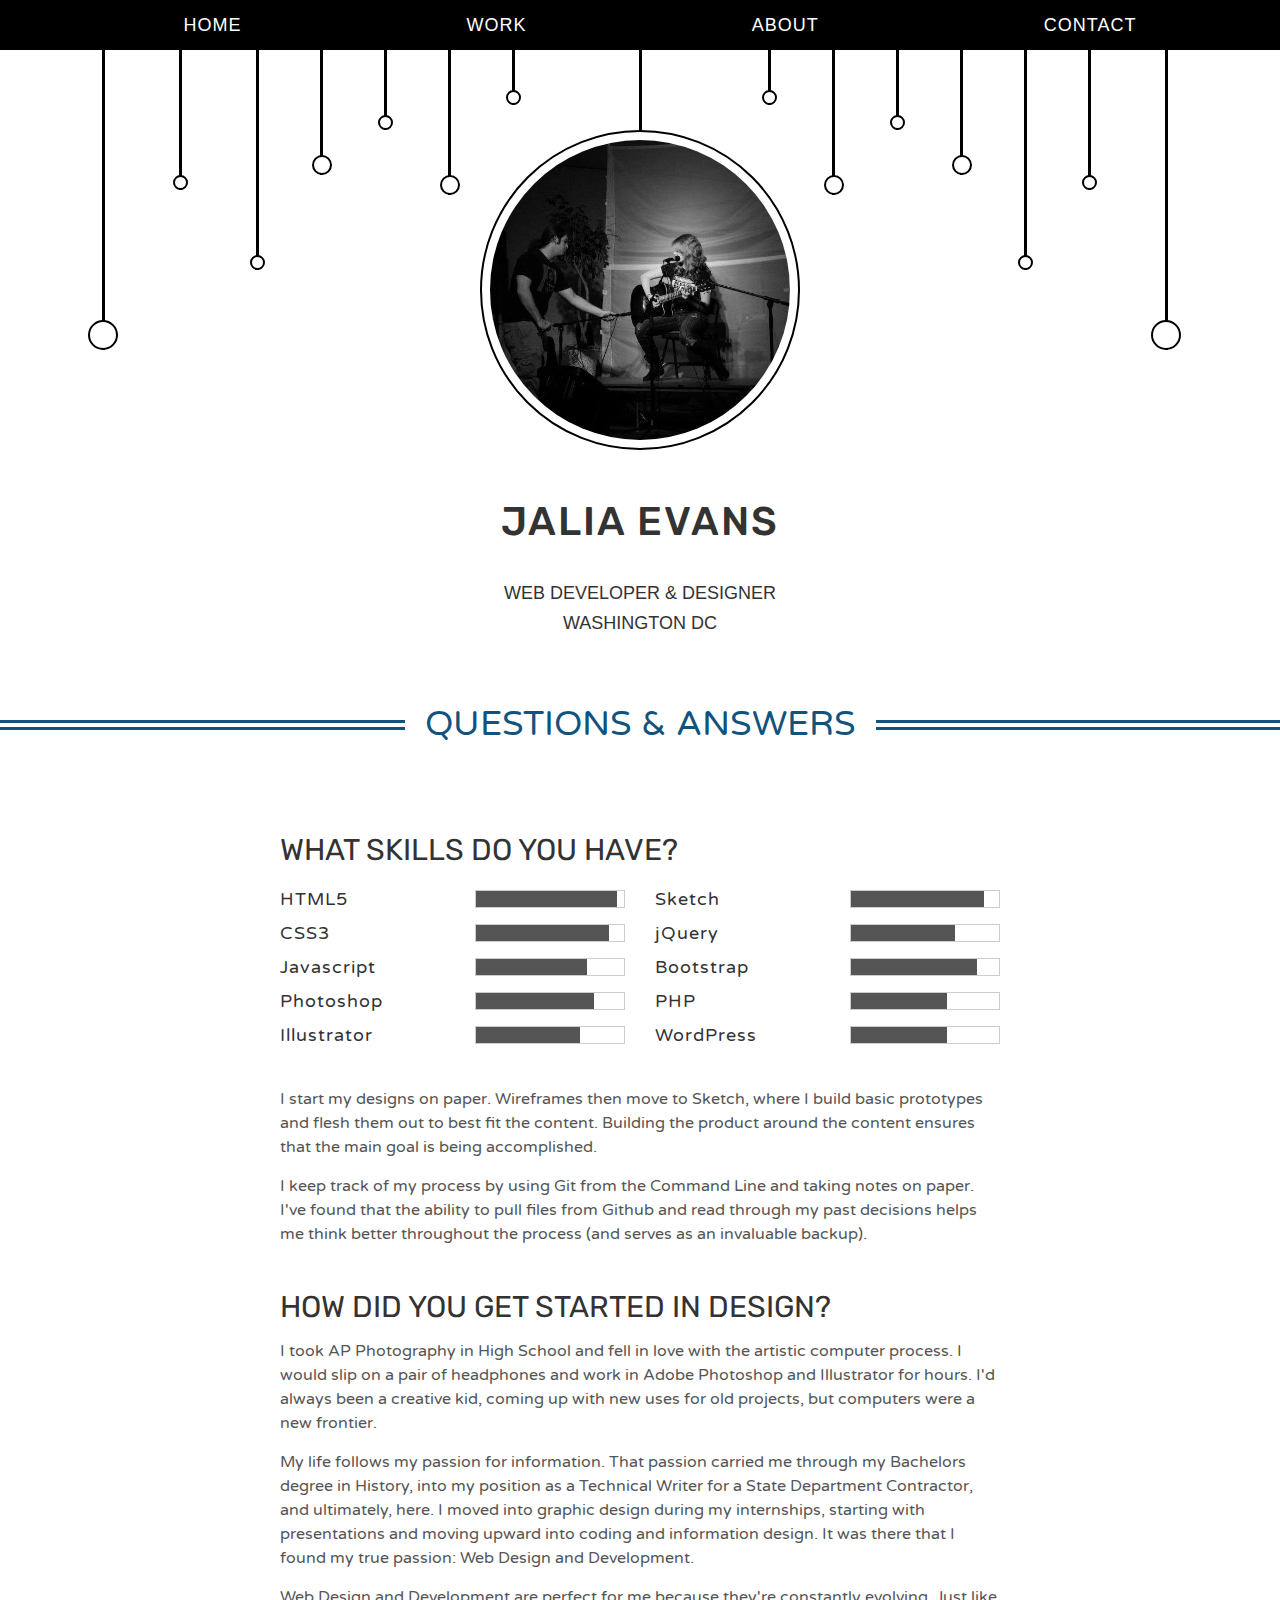
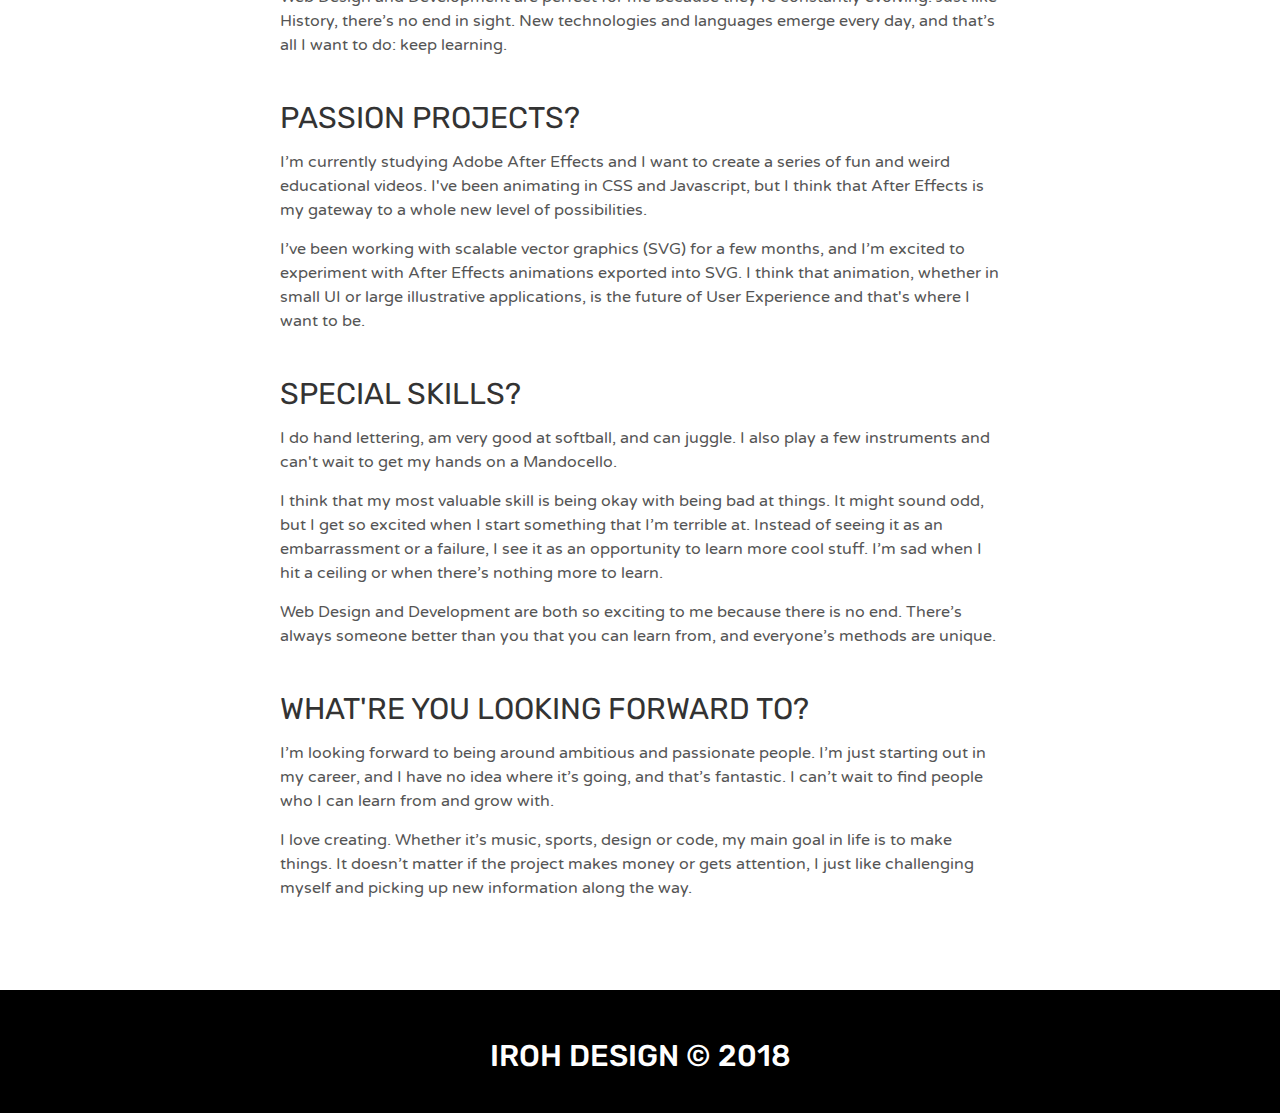
==== commit 606f3cc9: "adding in favicon and fixing a few small things with about.html's copy" ====
--- a/about.html
+++ b/about.html
@@ -4,6 +4,7 @@
   	    <meta charset="utf-8">
     <meta http-equiv="X-UA-Compatible" content="IE=edge">
     <meta name="viewport" content="width=device-width, initial-scale=1">
+    <link rel="shortcut icon" href="favicon.ico">
 
     <title>About</title>
 
@@ -136,6 +137,8 @@
 
 			<p>I start my designs on paper. Wireframes then move to Sketch, where I build basic prototypes and flesh them out to best fit the content. Building the product around the content ensures that the main goal is being accomplished.</p>
 
+      <p>I keep track of my process by using Git from the Command Line and taking notes on paper. I've found that the ability to pull files from Github and read through my past decisions helps me think better throughout the process (and serves as an invaluable backup).</p>
+
 		</div><!-- question end -->
 
 	<div class="question">
--- a/style.css
+++ b/style.css
@@ -27,7 +27,7 @@
 }
 
 h1, h2, h3, h4, h5, h6 {
-	font-family: 'Varela Round';
+	font-family: 'Varela Round', helvetica, sans-serif;
 	text-transform: uppercase;
 }
 
@@ -56,7 +56,7 @@
 .navbar a {
 	color: white;
 	text-shadow: 3px 3px 0px black ;
-	font-family: Din Alternate;
+	font-family: din alternate, sans-serif;
 	text-transform: uppercase;
 	font-size: 18px;
 	letter-spacing: 1px;
@@ -97,22 +97,6 @@
 #top-nav ul li {
 	border-bottom: solid 1px transparent;
 	padding: 0px 5px;
-}
-
-/*************************** See More ***************************/
-
-#seeMore {
-	background: #164869;
-	padding: 40px 0px;
-	text-align: center;
-}
-
-#seeMore a {
-	color: white;
-	padding: 10px 7%;
-	font-size: 45px;
-	text-transform: uppercase;
-	font-family: Din Alternate;
 }
 
 /*************************** Minke CS Specific ************************/
@@ -858,15 +842,21 @@
 }
 
 #contact-form p {
-	font-family: rubik;
+	font-family: rubik, sans-serif;
 	text-align: center;
 	font-size: 30px;
 	letter-spacing: 1px;
 }
 
+#contact-form form #success {
+	font-size: 16px;
+	text-align: left;
+	margin-top: 15px;
+}
+
 #contact-form strong {
 	font-weight: lighter;
-	font-family: rubik;
+	font-family: rubik, sans-serif;
 	color: #12537D;
 	text-decoration: underline;
 	text-transform: lowercase;
@@ -984,11 +974,11 @@
 	text-align: center;
 	color: white;
 	padding: 30px 2.5px;
-	font-family: Din Alternate;
+	font-family: din alternate, sans-serif;
 }
 
 footer a, footer h3 {
-	font-family: rubik;
+	font-family: rubik, sans-serif;
 	color: white;
 	font-size: 30px;
 }
@@ -1062,7 +1052,7 @@
 }
 
 .sketchComment h4 {
-	font-family: Din Alternate;
+	font-family: din alternate, sans-serif;
 	font-size: 30px;
 	letter-spacing: 1px;
 	color: yellow;
@@ -1391,14 +1381,14 @@
 }
 
 #about-photo h2 {
-	font-family: Rubik;
+	font-family: rubik, sans-serif;
 	margin: 50px auto 40px;
 	font-size: 40px;
 	letter-spacing: 2px;
 }
 
 #about-photo h4 {
-	font-family: Din Alternate, sans-serif;
+	font-family: din alternate, sans-serif;
 }
 
 #about-photo a {
@@ -1441,7 +1431,7 @@
 
 #q-and-a h3 {
 	text-transform: uppercase;
-	font-family: Rubik;
+	font-family: rubik, sans-serif;
 	font-weight: 400;
 	font-size: 30px;
 }
@@ -1640,8 +1630,8 @@
 	text-align: center;
 }
 
-#contact-form h6 {
-	text-transform: none;
+#contact-form p {
+	text-transform: none !important;
 	font-size: 16px;
 }
 
